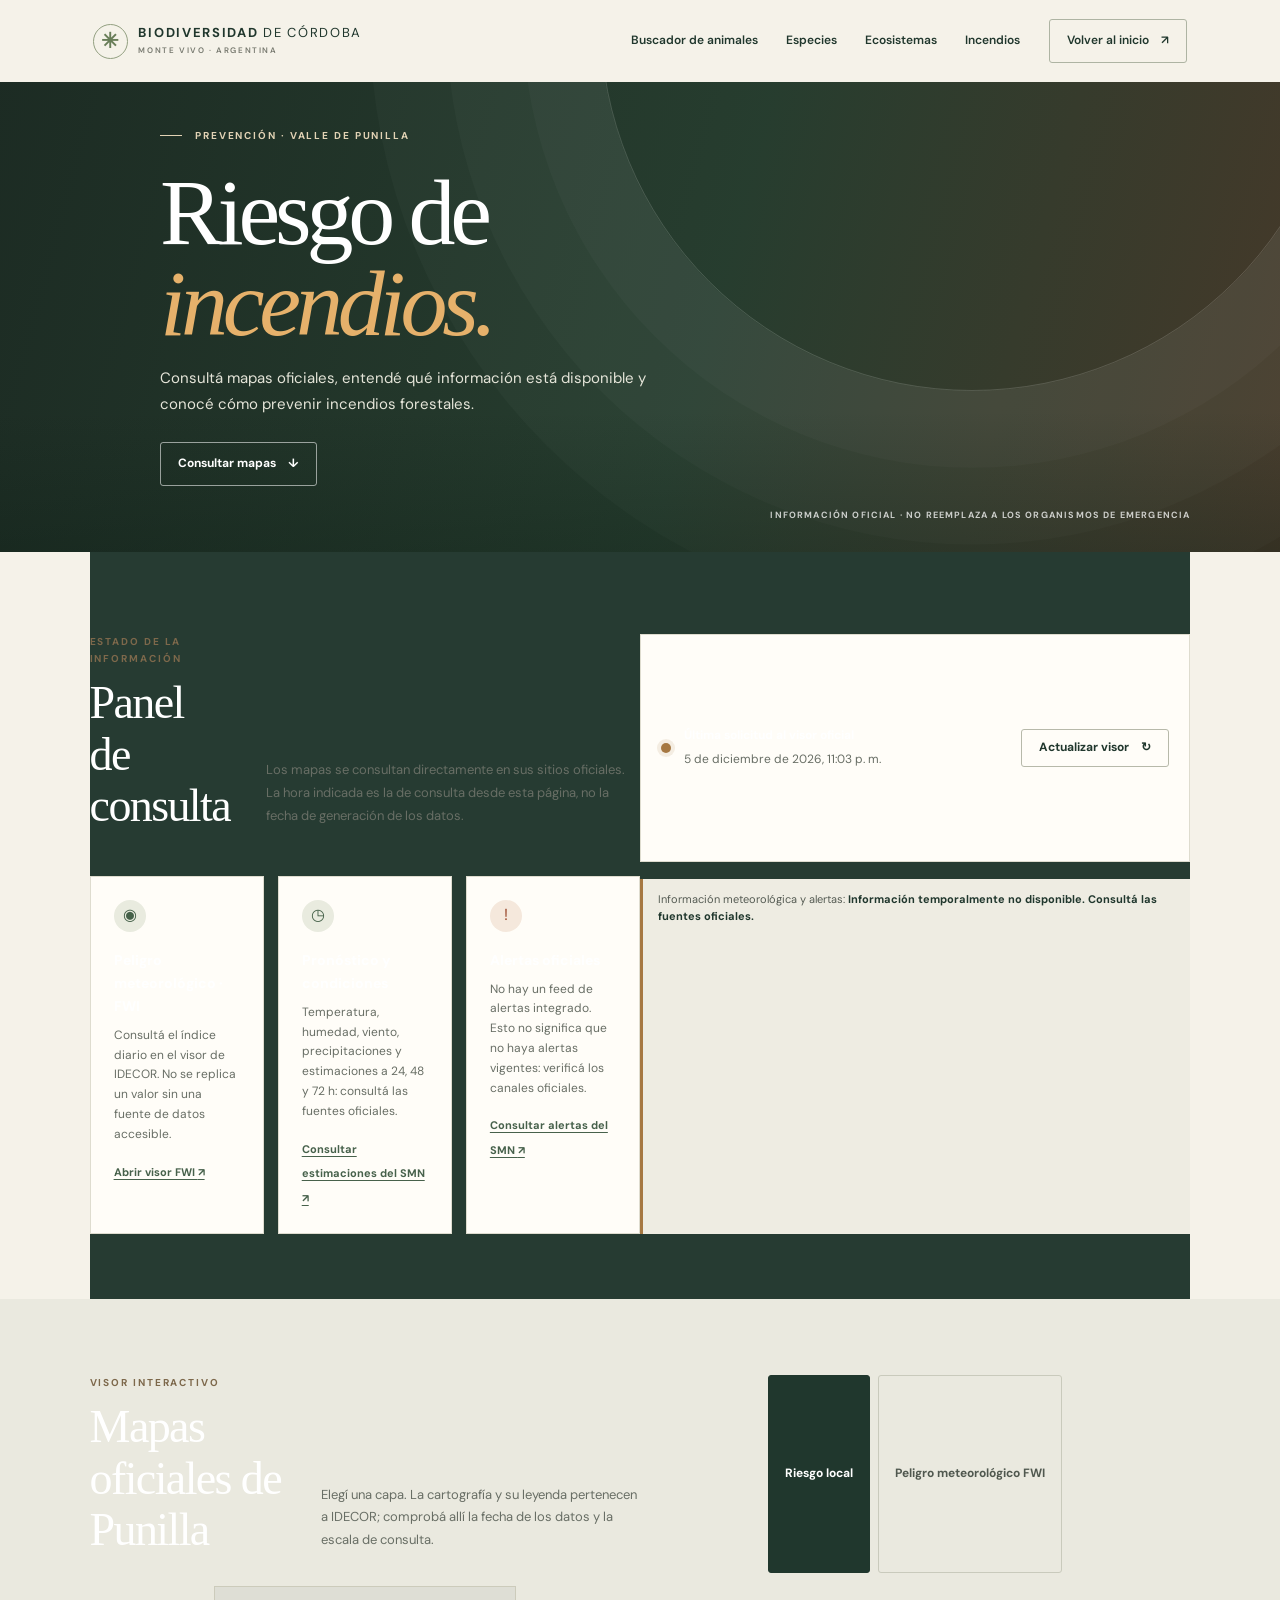
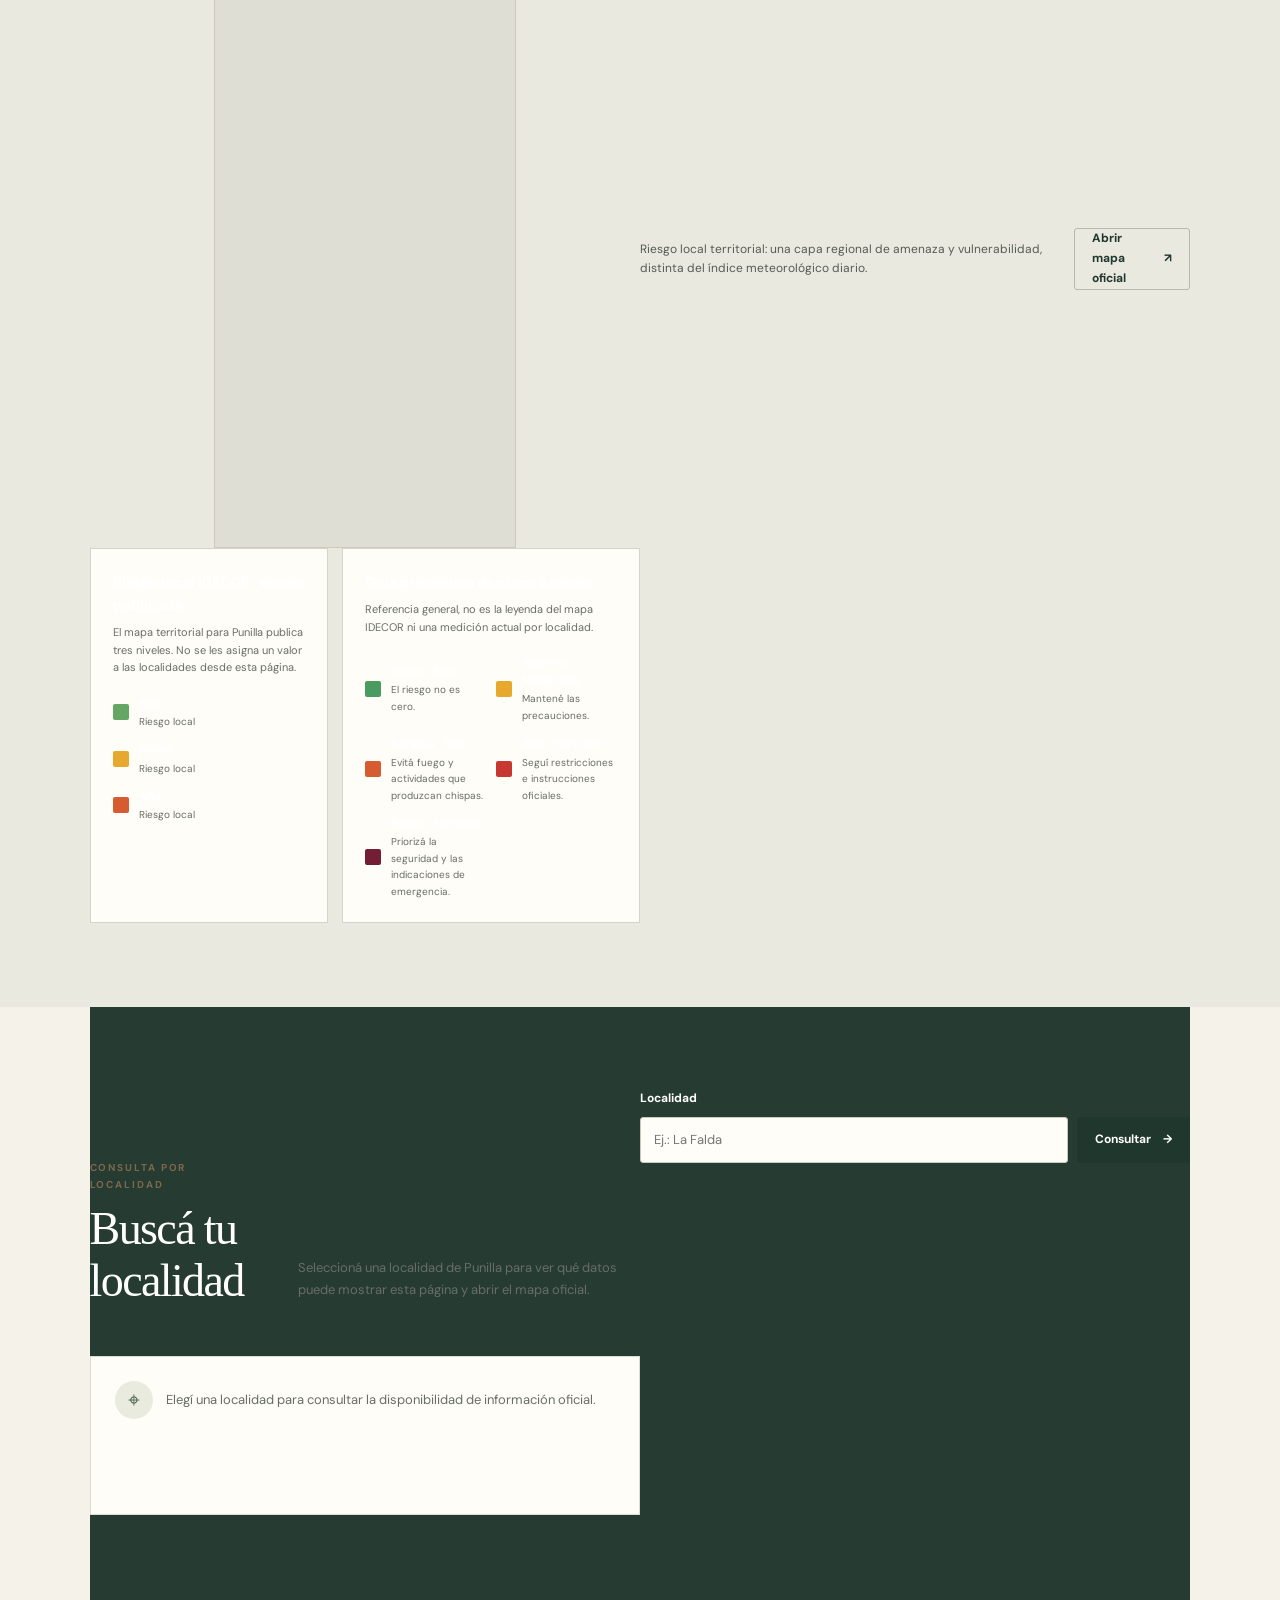
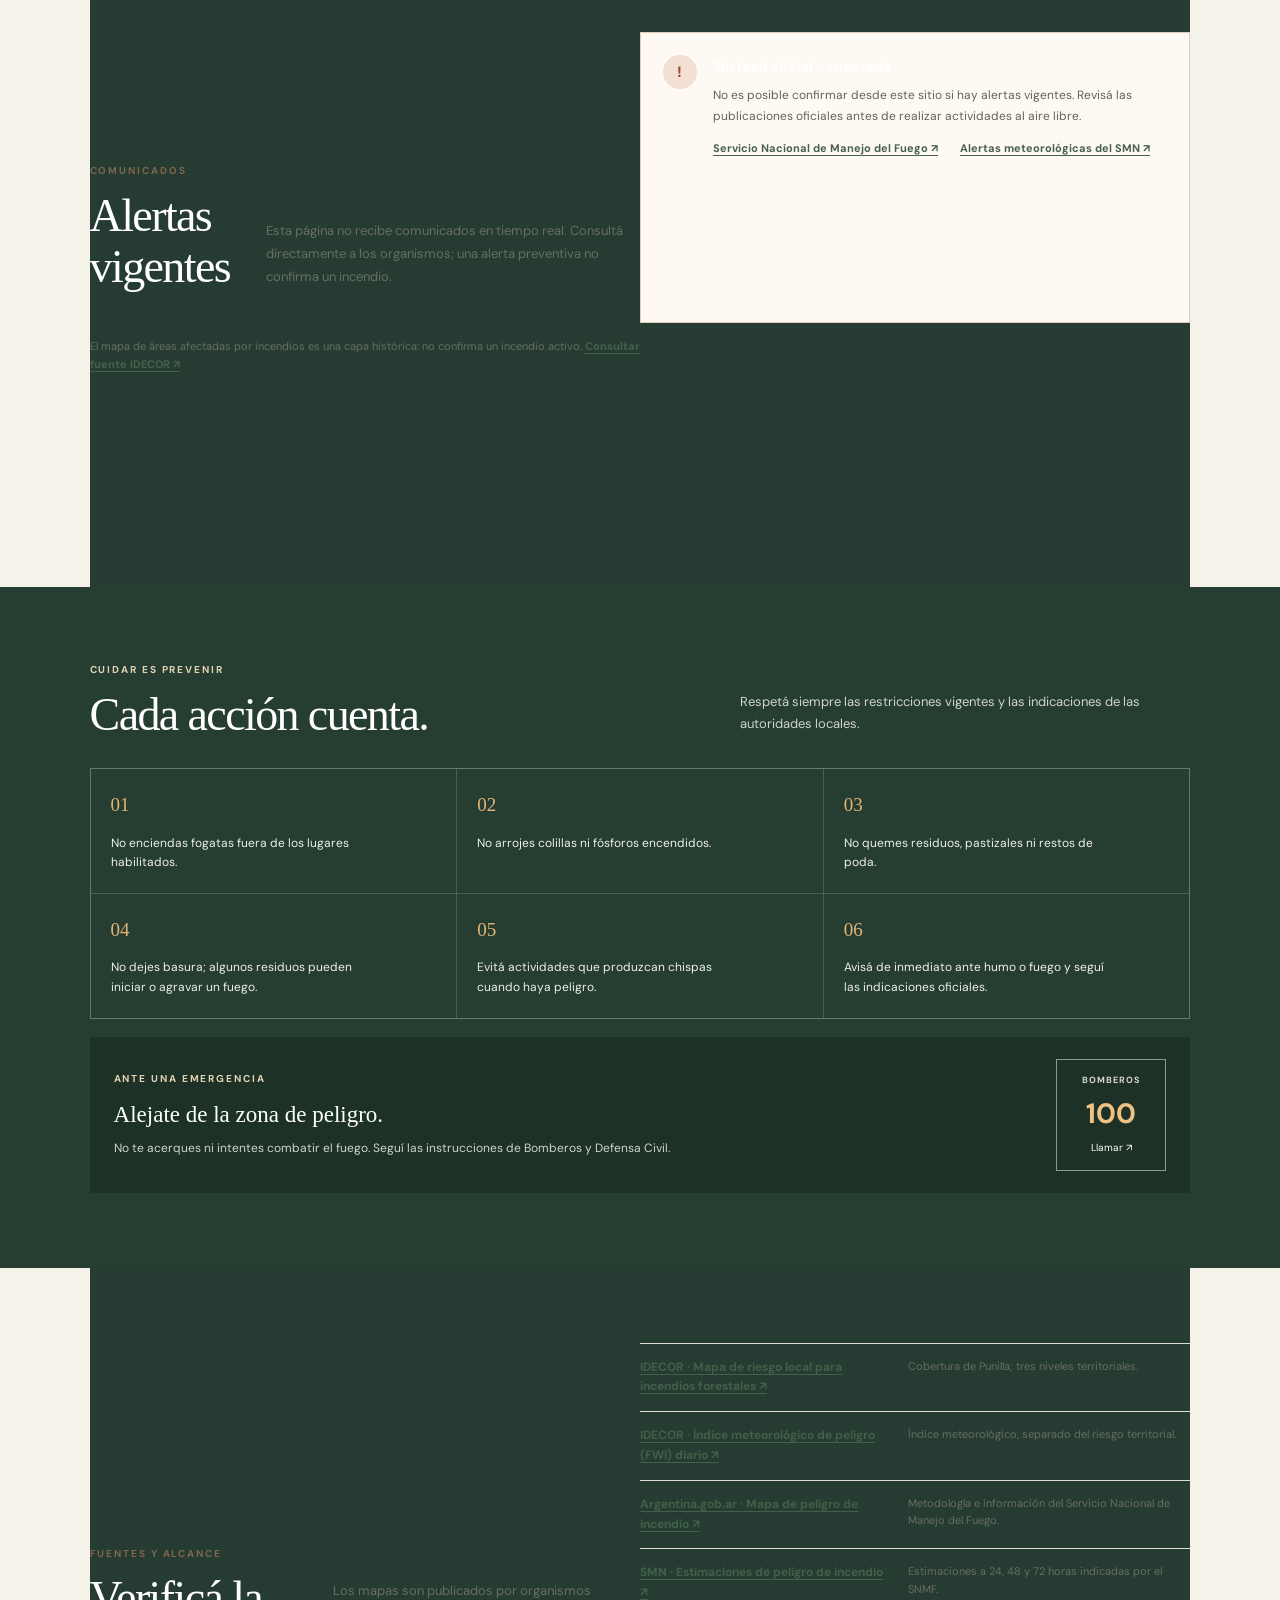
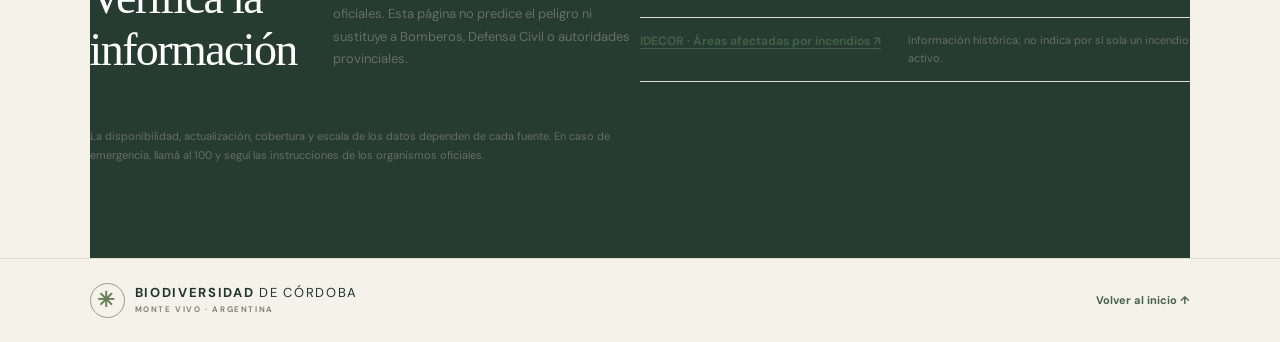
==== incendios.html @ b412d3d1 "La pagina web COMPLETA" ====
<!DOCTYPE html>
<html lang="es">
<head>
  <meta charset="UTF-8">
  <meta name="viewport" content="width=device-width, initial-scale=1.0">
  <meta name="theme-color" content="#f5f2e9">
  <meta name="description" content="Consultá los mapas oficiales de riesgo de incendios y recomendaciones preventivas para el Valle de Punilla, Córdoba.">
  <title>Riesgo de Incendios | Valle de Punilla</title>
  <link rel="stylesheet" href="style.css">
  <link rel="stylesheet" href="incendios.css">
  <script src="datos-incendios.js" defer></script>
  <script src="incendios.js" defer></script>
</head>
<body class="fire-page">
  <header class="site-header">
    <a class="brand" href="index.html#inicio" aria-label="Monte vivo, inicio">
      <span class="brand-mark" aria-hidden="true">✳</span>
      <span>BIODIVERSIDAD <span class="brand-light">DE CÓRDOBA</span><small>MONTE VIVO · ARGENTINA</small></span>
    </a>
    <nav aria-label="Navegación principal">
      <a href="index.html#explorador">Buscador de animales</a>
      <a href="index.html#especies">Especies</a>
      <a href="index.html#ecosistemas">Ecosistemas</a>
      <a href="index.html#incendios">Incendios</a>
      <a class="nav-cta" href="index.html#inicio">Volver al inicio <span aria-hidden="true">↗</span></a>
    </nav>
  </header>

  <main>
    <section class="fire-hero" aria-labelledby="fire-title">
      <div class="fire-hero-content">
        <p class="fire-eyebrow"><span aria-hidden="true"></span> PREVENCIÓN · VALLE DE PUNILLA</p>
        <h1 id="fire-title">Riesgo de<br><em>incendios.</em></h1>
        <p>Consultá mapas oficiales, entendé qué información está disponible y conocé cómo prevenir incendios forestales.</p>
        <a class="fire-button fire-button-light" href="#mapa">Consultar mapas <span aria-hidden="true">↓</span></a>
      </div>
      <div class="fire-hero-note">INFORMACIÓN OFICIAL · NO REEMPLAZA A LOS ORGANISMOS DE EMERGENCIA</div>
    </section>

    <section class="fire-section fire-dashboard" aria-labelledby="dashboard-title">
      <div class="fire-section-heading">
        <div>
          <p class="fire-eyebrow fire-eyebrow-dark">ESTADO DE LA INFORMACIÓN</p>
          <h2 id="dashboard-title">Panel de consulta</h2>
        </div>
        <p>Los mapas se consultan directamente en sus sitios oficiales. La hora indicada es la de consulta desde esta página, no la fecha de generación de los datos.</p>
      </div>

      <div class="fire-update-card">
        <span class="fire-status-dot" aria-hidden="true"></span>
        <div>
          <strong>Última solicitud al visor oficial</strong>
          <time id="fire-last-check" datetime="">Esperando consulta…</time>
        </div>
        <button type="button" class="fire-button fire-button-outline" id="fire-refresh">Actualizar visor <span aria-hidden="true">↻</span></button>
      </div>

      <div class="fire-metrics">
        <article class="fire-metric">
          <span class="fire-metric-icon" aria-hidden="true">◉</span>
          <h3>Peligro meteorológico · FWI</h3>
          <p>Consultá el índice diario en el visor de IDECOR. No se replica un valor sin una fuente de datos accesible.</p>
          <a data-source-link="fwi" href="#" target="_blank" rel="noopener noreferrer">Abrir visor FWI <span aria-hidden="true">↗</span></a>
        </article>
        <article class="fire-metric">
          <span class="fire-metric-icon" aria-hidden="true">◷</span>
          <h3>Pronóstico y condiciones</h3>
          <p>Temperatura, humedad, viento, precipitaciones y estimaciones a 24, 48 y 72 h: consultá las fuentes oficiales.</p>
          <a data-source-link="smn" href="#" target="_blank" rel="noopener noreferrer">Consultar estimaciones del SMN <span aria-hidden="true">↗</span></a>
        </article>
        <article class="fire-metric fire-metric-alert">
          <span class="fire-metric-icon" aria-hidden="true">!</span>
          <h3>Alertas oficiales</h3>
          <p>No hay un feed de alertas integrado. Esto no significa que no haya alertas vigentes: verificá los canales oficiales.</p>
          <a data-source-link="smnAlerts" href="#" target="_blank" rel="noopener noreferrer">Consultar alertas del SMN <span aria-hidden="true">↗</span></a>
        </article>
      </div>
      <p class="fire-data-caveat">Información meteorológica y alertas: <strong>Información temporalmente no disponible. Consultá las fuentes oficiales.</strong></p>
    </section>

    <section class="fire-section fire-map-section" id="mapa" aria-labelledby="map-title">
      <div class="fire-section-heading">
        <div>
          <p class="fire-eyebrow fire-eyebrow-dark">VISOR INTERACTIVO</p>
          <h2 id="map-title">Mapas oficiales de Punilla</h2>
        </div>
        <p>Elegí una capa. La cartografía y su leyenda pertenecen a IDECOR; comprobá allí la fecha de los datos y la escala de consulta.</p>
      </div>

      <div class="fire-map-tabs" role="group" aria-label="Seleccionar mapa oficial">
        <button type="button" class="fire-map-tab is-active" data-map="territorial" aria-pressed="true">Riesgo local</button>
        <button type="button" class="fire-map-tab" data-map="fwi" aria-pressed="false">Peligro meteorológico FWI</button>
      </div>
      <div class="fire-map-frame-wrap">
        <iframe id="fire-map-frame" title="Mapa oficial de riesgo local de incendios forestales en Córdoba" loading="lazy" referrerpolicy="strict-origin-when-cross-origin" allowfullscreen></iframe>
        <div class="fire-map-fallback" id="fire-map-fallback" role="status" hidden>
          No se pudo cargar el visor integrado. Abrilo directamente en el sitio oficial.
        </div>
      </div>
      <div class="fire-map-caption">
        <p id="fire-map-description">Riesgo local territorial: una capa regional de amenaza y vulnerabilidad, distinta del índice meteorológico diario.</p>
        <a id="fire-map-open" class="fire-button fire-button-outline" href="#" target="_blank" rel="noopener noreferrer">Abrir mapa oficial <span aria-hidden="true">↗</span></a>
      </div>
      <div class="fire-legend-grid">
        <article class="fire-legend-card">
          <h3>Riesgo local IDECOR · escala publicada</h3>
          <p>El mapa territorial para Punilla publica tres niveles. No se les asigna un valor a las localidades desde esta página.</p>
          <ul class="fire-legend fire-legend-official">
            <li><span class="fire-swatch risk-low"></span><span><strong>Bajo</strong><small>Riesgo local</small></span></li>
            <li><span class="fire-swatch risk-medium"></span><span><strong>Medio</strong><small>Riesgo local</small></span></li>
            <li><span class="fire-swatch risk-high"></span><span><strong>Alto</strong><small>Riesgo local</small></span></li>
          </ul>
        </article>
        <article class="fire-legend-card">
          <h3>Guía preventiva de cinco colores</h3>
          <p>Referencia general, no es la leyenda del mapa IDECOR ni una medición actual por localidad.</p>
          <ul class="fire-legend fire-legend-guide">
            <li><span class="fire-swatch guide-low"></span><span><strong>Verde · Bajo</strong><small>El riesgo no es cero.</small></span></li>
            <li><span class="fire-swatch guide-moderate"></span><span><strong>Amarillo · Moderado</strong><small>Mantené las precauciones.</small></span></li>
            <li><span class="fire-swatch guide-high"></span><span><strong>Naranja · Alto</strong><small>Evitá fuego y actividades que produzcan chispas.</small></span></li>
            <li><span class="fire-swatch guide-very-high"></span><span><strong>Rojo · Muy alto</strong><small>Seguí restricciones e instrucciones oficiales.</small></span></li>
            <li><span class="fire-swatch guide-extreme"></span><span><strong>Bordó · Extremo</strong><small>Priorizá la seguridad y las indicaciones de emergencia.</small></span></li>
          </ul>
        </article>
      </div>
    </section>

    <section class="fire-section fire-locality-section" aria-labelledby="locality-title">
      <div class="fire-section-heading">
        <div>
          <p class="fire-eyebrow fire-eyebrow-dark">CONSULTA POR LOCALIDAD</p>
          <h2 id="locality-title">Buscá tu localidad</h2>
        </div>
        <p>Seleccioná una localidad de Punilla para ver qué datos puede mostrar esta página y abrir el mapa oficial.</p>
      </div>
      <form class="fire-locality-search" id="fire-locality-form">
        <label for="fire-locality-input">Localidad</label>
        <div class="fire-locality-controls">
          <input id="fire-locality-input" type="search" list="fire-localities" placeholder="Ej.: La Falda" autocomplete="off" required>
          <datalist id="fire-localities"></datalist>
          <button type="submit" class="fire-button">Consultar <span aria-hidden="true">→</span></button>
        </div>
        <p id="fire-locality-error" class="fire-inline-error" role="status" hidden>Elegí o escribí una de las localidades del Valle de Punilla.</p>
      </form>
      <article class="fire-locality-result" id="fire-locality-result" aria-live="polite">
        <div class="fire-locality-placeholder">
          <span aria-hidden="true">⌖</span>
          <p>Elegí una localidad para consultar la disponibilidad de información oficial.</p>
        </div>
      </article>
    </section>

    <section class="fire-section fire-alert-section" aria-labelledby="alerts-title">
      <div class="fire-section-heading">
        <div>
          <p class="fire-eyebrow fire-eyebrow-dark">COMUNICADOS</p>
          <h2 id="alerts-title">Alertas vigentes</h2>
        </div>
        <p>Esta página no recibe comunicados en tiempo real. Consultá directamente a los organismos; una alerta preventiva no confirma un incendio.</p>
      </div>
      <article class="fire-alert-empty" role="status">
        <span class="fire-alert-symbol" aria-hidden="true">!</span>
        <div>
          <h3>Sin feed oficial conectado</h3>
          <p>No es posible confirmar desde este sitio si hay alertas vigentes. Revisá las publicaciones oficiales antes de realizar actividades al aire libre.</p>
          <div class="fire-source-links">
            <a data-source-link="snmf" href="#" target="_blank" rel="noopener noreferrer">Servicio Nacional de Manejo del Fuego <span aria-hidden="true">↗</span></a>
            <a data-source-link="smnAlerts" href="#" target="_blank" rel="noopener noreferrer">Alertas meteorológicas del SMN <span aria-hidden="true">↗</span></a>
          </div>
        </div>
      </article>
      <p class="fire-history-note">El mapa de áreas afectadas por incendios es una capa histórica: no confirma un incendio activo. <a data-source-link="affected" href="#" target="_blank" rel="noopener noreferrer">Consultar fuente IDECOR <span aria-hidden="true">↗</span></a></p>
    </section>

    <section class="fire-prevention" aria-labelledby="prevention-title">
      <div class="fire-prevention-inner">
        <div class="fire-section-heading">
          <div>
            <p class="fire-eyebrow">CUIDAR ES PREVENIR</p>
            <h2 id="prevention-title">Cada acción cuenta.</h2>
          </div>
          <p>Respetá siempre las restricciones vigentes y las indicaciones de las autoridades locales.</p>
        </div>
        <div class="fire-prevention-grid">
          <article><span aria-hidden="true">01</span><p>No enciendas fogatas fuera de los lugares habilitados.</p></article>
          <article><span aria-hidden="true">02</span><p>No arrojes colillas ni fósforos encendidos.</p></article>
          <article><span aria-hidden="true">03</span><p>No quemes residuos, pastizales ni restos de poda.</p></article>
          <article><span aria-hidden="true">04</span><p>No dejes basura; algunos residuos pueden iniciar o agravar un fuego.</p></article>
          <article><span aria-hidden="true">05</span><p>Evitá actividades que produzcan chispas cuando haya peligro.</p></article>
          <article><span aria-hidden="true">06</span><p>Avisá de inmediato ante humo o fuego y seguí las indicaciones oficiales.</p></article>
        </div>
        <aside class="fire-emergency">
          <div>
            <p class="fire-eyebrow">ANTE UNA EMERGENCIA</p>
            <h3>Alejate de la zona de peligro.</h3>
            <p>No te acerques ni intentes combatir el fuego. Seguí las instrucciones de Bomberos y Defensa Civil.</p>
          </div>
          <a class="fire-call" href="tel:100" aria-label="Llamar a Bomberos al 100"><small>BOMBEROS</small><strong>100</strong><span>Llamar <span aria-hidden="true">↗</span></span></a>
        </aside>
      </div>
    </section>

    <section class="fire-section fire-sources" aria-labelledby="sources-title">
      <div class="fire-section-heading">
        <div>
          <p class="fire-eyebrow fire-eyebrow-dark">FUENTES Y ALCANCE</p>
          <h2 id="sources-title">Verificá la información</h2>
        </div>
        <p>Los mapas son publicados por organismos oficiales. Esta página no predice el peligro ni sustituye a Bomberos, Defensa Civil o autoridades provinciales.</p>
      </div>
      <ul class="fire-source-list">
        <li><a data-source-link="territorial" href="#" target="_blank" rel="noopener noreferrer">IDECOR · Mapa de riesgo local para incendios forestales <span aria-hidden="true">↗</span></a><span>Cobertura de Punilla; tres niveles territoriales.</span></li>
        <li><a data-source-link="fwiPage" href="#" target="_blank" rel="noopener noreferrer">IDECOR · Índice meteorológico de peligro (FWI) diario <span aria-hidden="true">↗</span></a><span>Índice meteorológico, separado del riesgo territorial.</span></li>
        <li><a data-source-link="snmf" href="#" target="_blank" rel="noopener noreferrer">Argentina.gob.ar · Mapa de peligro de incendio <span aria-hidden="true">↗</span></a><span>Metodología e información del Servicio Nacional de Manejo del Fuego.</span></li>
        <li><a data-source-link="smn" href="#" target="_blank" rel="noopener noreferrer">SMN · Estimaciones de peligro de incendio <span aria-hidden="true">↗</span></a><span>Estimaciones a 24, 48 y 72 horas indicadas por el SNMF.</span></li>
        <li><a data-source-link="affected" href="#" target="_blank" rel="noopener noreferrer">IDECOR · Áreas afectadas por incendios <span aria-hidden="true">↗</span></a><span>Información histórica; no indica por sí sola un incendio activo.</span></li>
      </ul>
      <p class="fire-disclaimer">La disponibilidad, actualización, cobertura y escala de los datos dependen de cada fuente. En caso de emergencia, llamá al 100 y seguí las instrucciones de los organismos oficiales.</p>
    </section>
  </main>

  <footer class="fire-footer">
    <a class="brand" href="index.html#inicio"><span class="brand-mark" aria-hidden="true">✳</span><span>BIODIVERSIDAD <span class="brand-light">DE CÓRDOBA</span><small>MONTE VIVO · ARGENTINA</small></span></a>
    <a href="index.html#inicio">Volver al inicio ↑</a>
  </footer>
</body>
</html>
---- style.css ----
@import url("https://fonts.googleapis.com/css2?family=DM+Sans:wght@400;500;600;700&family=Playfair+Display:ital,wght@0,500;0,600;0,700;1,500;1,600&display=swap");

:root {
  color-scheme: light;
  --paper: #f5f2e9;
  --ink: #263c32;
  --green: #244b3a;
  --moss: #687d58;
  --muted: #73786e;
  --line: #deddd1;
  --serif: "Playfair Display", Georgia, serif;
  --sans: "DM Sans", Arial, sans-serif;
}

* { box-sizing: border-box; }
html { scroll-behavior: smooth; scroll-padding-top: 85px; }
body { margin: 0; color: var(--ink); background: var(--paper); font: 15px/1.65 var(--sans); }
a { color: inherit; }
button, input { font: inherit; }
button:focus-visible, a:focus-visible, input:focus-visible { outline: 2px solid #d59a53; outline-offset: 4px; }
.site-header { height: 82px; padding: 0 7.3%; display: flex; align-items: center; justify-content: space-between; background: var(--paper); }
.brand { display: inline-flex; align-items: center; gap: 10px; text-decoration: none; font-size: 13px; font-weight: 700; letter-spacing: .13em; line-height: 1.15; }
.brand-mark { display: grid; width: 35px; height: 35px; place-items: center; border: 1px solid #93a081; border-radius: 50%; color: var(--moss); font-size: 21px; }
.brand-light { font-weight: 400; }
.brand small { display: block; margin-top: 5px; color: #77796f; font-size: 8px; font-weight: 600; letter-spacing: .2em; }
.site-header nav { display: flex; align-items: center; gap: clamp(20px, 3.5vw, 48px); }
.site-header nav a { text-decoration: none; font-size: 12px; font-weight: 600; }
.site-header nav a:hover, .text-link:hover { color: #a26d37; }
.site-header nav .nav-cta { padding: 11px 17px; border: 1px solid #aeb4a3; border-radius: 3px; }
.nav-cta span { margin-left: 9px; }

.hero { position: relative; display: flex; min-height: 610px; align-items: center; overflow: hidden; color: white; background: #233d31; }
.hero-image { position: absolute; inset: 0; background: linear-gradient(90deg, rgba(20, 43, 34, .82) 0%, rgba(23, 45, 35, .58) 47%, rgba(22, 38, 31, .12) 100%), linear-gradient(0deg, rgba(17, 33, 25, .28), transparent 35%), url("https://images.unsplash.com/photo-1448375240586-882707db888b?auto=format&fit=crop&w=2000&q=85") center 48%/cover; transform: scale(1.015); }
.hero-content { position: relative; z-index: 1; width: min(660px, 68%); margin: 0 0 24px 12.5%; }
.eyebrow { margin: 0; color: #e0d4b8; font-size: 10px; font-weight: 700; letter-spacing: .19em; }
.eyebrow-line { display: inline-block; width: 25px; height: 1px; margin: 0 9px 3px 0; background: currentColor; }
.hero h1 { margin: 23px 0 22px; font: 500 clamp(54px, 7.4vw, 91px)/1.02 var(--serif); letter-spacing: -.035em; }
.hero h1 em { color: #d3c897; font-weight: 500; }
.hero-copy { max-width: 430px; margin: 0 0 32px; color: #e4e6dc; font-size: 15px; line-height: 1.8; }
.button { display: inline-flex; align-items: center; justify-content: space-between; gap: 36px; min-height: 47px; padding: 0 17px; border: 1px solid transparent; border-radius: 2px; text-decoration: none; font-size: 11px; font-weight: 700; transition: background .2s, color .2s; }
.button-light { color: var(--ink); background: #f5f2e9; }
.button-light:hover { color: white; background: #526a4c; }
.hero-note { position: absolute; z-index: 1; bottom: 28px; left: 7.3%; display: flex; align-items: center; gap: 11px; color: #e3e1d7; font-size: 8px; font-weight: 600; letter-spacing: .13em; }
.note-dot { width: 6px; height: 6px; border-radius: 50%; background: #b9c68b; }
.note-divider { width: 24px; height: 1px; background: rgba(255,255,255,.55); }
.hero-side-label, .fire-side-label { position: absolute; right: 3%; color: rgba(255,255,255,.76); font-size: 8px; letter-spacing: .2em; writing-mode: vertical-rl; }
.hero-side-label { top: 35%; }

.section-wrap { width: min(1100px, 84%); margin: 0 auto; }
.intro { padding-top: 108px; padding-bottom: 82px; }
.eyebrow-dark { color: #71805f; }
.intro-grid { display: grid; grid-template-columns: 1fr 1fr; gap: 9%; align-items: center; margin-top: 22px; }
.intro h2, .section-heading h2, .help-intro h2 { margin: 0; font: 500 clamp(36px, 4.2vw, 51px)/1.15 var(--serif); letter-spacing: -.025em; }
.intro-copy { max-width: 450px; padding-top: 5px; color: #686e64; font-size: 13px; }
.intro-copy p { margin: 0 0 17px; }
.text-link { color: var(--green); font-size: 11px; font-weight: 700; text-decoration: none; }
.text-link span { margin-left: 10px; }
.intro-stats { display: grid; grid-template-columns: repeat(3, 1fr); margin-top: 69px; border-top: 1px solid var(--line); }
.intro-stats > div { position: relative; min-height: 91px; padding: 23px 18px 0 40px; border-right: 1px solid var(--line); }
.intro-stats > div:first-child { padding-left: 40px; }
.intro-stats > div:last-child { border: 0; }
.stat-mark { position: absolute; top: 25px; left: 0; color: #a17a4c; font-size: 9px; letter-spacing: .1em; }
.intro-stats strong, .intro-stats small { display: block; }
.intro-stats strong { font: 500 18px var(--serif); }
.intro-stats small { margin-top: 3px; color: var(--muted); font-size: 10px; }

.species-section { padding: 89px 0 90px; background: #eeece2; }
.section-heading { display: flex; align-items: end; justify-content: space-between; gap: 40px; }
.section-heading h2 { margin-top: 12px; }
.section-heading > p { max-width: 330px; margin: 0 0 5px; color: var(--muted); font-size: 12px; }
.buscador { max-width: 530px; margin: 35px 0 25px; }
.buscador label { display: block; margin-bottom: 8px; color: #53644c; font-size: 10px; font-weight: 700; }
.buscador-campo { display: flex; height: 48px; align-items: center; border: 1px solid #d3d5c9; background: #f9f8f2; }
.search-icon { padding-left: 13px; color: #7c826f; font-size: 25px; line-height: 1; transform: rotate(-15deg); }
.buscador input { min-width: 0; flex: 1; height: 100%; padding: 0 11px; border: 0; outline: 0; color: var(--ink); background: transparent; font-size: 12px; }
.buscador input::placeholder { color: #95988c; }
.buscador button { height: 100%; padding: 0 17px; border: 0; color: white; background: var(--green); cursor: pointer; font-size: 11px; font-weight: 600; }
.buscador button span { margin-left: 10px; }
.buscador button:hover { background: #49624a; }
.filter-row { display: flex; align-items: center; gap: 8px; margin-bottom: 21px; }
.filter-row > span { margin-right: 7px; color: #88887d; font-size: 8px; font-weight: 700; letter-spacing: .14em; }
.filter-button { padding: 7px 13px; border: 1px solid #d3d5c9; border-radius: 20px; color: #697064; background: transparent; cursor: pointer; font-size: 10px; }
.filter-button:hover, .filter-button.active { border-color: var(--green); color: white; background: var(--green); }
.fauna { display: grid; grid-template-columns: repeat(4, minmax(0, 1fr)); gap: 15px; }
.species-card { min-width: 0; overflow: hidden; background: #faf9f4; transition: transform .25s, box-shadow .25s; }
.species-card:hover { transform: translateY(-4px); box-shadow: 0 13px 28px rgba(43, 54, 41, .09); }
.species-card[hidden] { display: none; }
.species-visual { position: relative; display: flex; height: 166px; align-items: end; justify-content: space-between; overflow: hidden; padding: 13px; color: white; background-position: center; background-size: cover; isolation: isolate; }
.species-visual::before, .species-visual::after { position: absolute; z-index: -1; content: ""; }
.species-visual::before { inset: 0; background: linear-gradient(0deg, rgba(20, 34, 26, .65), transparent 58%); }
.species-visual::after { right: -12%; bottom: -57%; width: 88%; height: 120%; border: 1px solid rgba(255,255,255,.38); border-radius: 50%; box-shadow: 0 0 0 17px rgba(255,255,255,.08), 0 0 0 34px rgba(255,255,255,.06); transform: rotate(-15deg); }
.visual-label, .visual-number { position: relative; z-index: 1; font-size: 7px; font-weight: 700; letter-spacing: .13em; }
.visual-number { font-weight: 500; }
.visual-symbol { position: absolute; top: 41%; left: 50%; color: rgba(255,255,255,.8); font-size: 39px; text-shadow: 0 2px 12px rgba(0,0,0,.2); transform: translate(-50%, -50%); }
.card-content { padding: 16px 15px 13px; }
.card-meta { display: flex; min-height: 19px; align-items: center; justify-content: space-between; gap: 4px; color: #74796b; font-size: 7px; font-weight: 700; letter-spacing: .13em; }
.status { padding: 3px 6px; border-radius: 2px; font-size: 7px; letter-spacing: .08em; }
.status-danger { color: #9c523d; background: #f3e5dc; }
.status-watch { color: #817044; background: #f0ead4; }
.card-content h3 { margin: 10px 0 0; font: 500 20px/1.18 var(--serif); }
.scientific { margin: 3px 0 11px !important; color: #85877c !important; font: italic 10px var(--serif) !important; }
.card-content > p:not(.scientific) { min-height: 82px; margin: 0; color: #6b7066; font-size: 10px; line-height: 1.65; }
.card-footer { display: flex; align-items: center; justify-content: space-between; gap: 5px; margin-top: 13px; padding-top: 10px; border-top: 1px solid #e8e7dd; color: #58664f; font-size: 8px; font-weight: 600; }
.card-arrow { font-size: 14px; }
.sin-resultados { margin: 10px 0 18px; color: #795044; font-size: 12px; }
.source-note { margin: 17px 0 0; color: #7a7c72; font-size: 9px; line-height: 1.7; }

.fire-section { position: relative; display: grid; min-height: 590px; grid-template-columns: 1fr 1fr; overflow: hidden; color: white; background: #263b32; }
.fire-image { min-height: 590px; background: linear-gradient(0deg, rgba(27, 44, 35, .2), rgba(27, 44, 35, .05)), url("https://images.unsplash.com/photo-1473448912268-2022ce9509d8?auto=format&fit=crop&w=1200&q=85") center/cover; }
.fire-content { align-self: center; max-width: 530px; padding: 70px 16% 70px 12%; }
.fire-content .eyebrow { color: #d0bd8e; }
.fire-content h2 { margin: 16px 0; font: 500 clamp(34px, 4vw, 47px)/1.13 var(--serif); }
.fire-lead { max-width: 390px; margin: 0; color: #d5dad1; font-size: 12px; line-height: 1.8; }
.fire-tabs { display: flex; gap: 24px; margin-top: 32px; border-bottom: 1px solid rgba(255,255,255,.2); }
.fire-tabs button { position: relative; padding: 0 0 11px; border: 0; color: #aeb7ad; background: transparent; cursor: pointer; font-size: 11px; }
.fire-tabs button[aria-selected="true"] { color: white; }
.fire-tabs button[aria-selected="true"]::after { position: absolute; right: 0; bottom: -1px; left: 0; height: 2px; background: #d0bd8e; content: ""; }
.fire-panel { display: grid; min-height: 105px; grid-template-columns: 37px 1fr; gap: 12px; padding-top: 20px; }
.panel-index { color: #d0bd8e; font: 500 14px var(--serif); }
.fire-panel h3 { margin: 0 0 5px; font: 500 18px var(--serif); }
.fire-panel p { margin: 0; color: #c1c9be; font-size: 10px; line-height: 1.7; }
.fire-link { display: inline-block; margin-top: 8px; color: #e3d7b9; font-size: 10px; font-weight: 600; text-decoration: none; }
.fire-link span { margin-left: 10px; }
.fire-side-label { top: 38%; right: 2%; }

.help-section { display: grid; grid-template-columns: .9fr 1.1fr; gap: 12%; padding-top: 100px; padding-bottom: 105px; }
.help-intro h2 { margin: 17px 0; font-size: clamp(35px, 4vw, 47px); }
.help-intro > p:last-child { max-width: 370px; color: var(--muted); font-size: 11px; line-height: 1.8; }
.action-list { padding-top: 9px; }
.action-item { display: grid; width: 100%; grid-template-columns: 29px 1fr 20px; align-items: center; gap: 12px; padding: 15px 0; border: 0; border-bottom: 1px solid var(--line); color: var(--ink); background: transparent; text-align: left; cursor: pointer; }
.action-item:first-child { border-top: 1px solid var(--line); }
.action-check { display: grid; width: 24px; height: 24px; place-items: center; border: 1px solid #c6c9ba; border-radius: 50%; color: transparent; font-size: 12px; transition: background .2s, color .2s; }
.action-item[aria-pressed="true"] .action-check { border-color: #667b58; color: white; background: #667b58; }
.action-item strong, .action-item small { display: block; }
.action-item strong { font: 500 15px var(--serif); }
.action-item small { margin-top: 3px; color: var(--muted); font-size: 9px; }
.action-arrow { color: #7b846d; font-size: 15px; transition: transform .2s; }
.action-item:hover .action-arrow { transform: translate(2px, -2px); }
.action-progress { display: grid; grid-template-columns: auto 1fr auto; align-items: center; gap: 13px; margin-top: 20px; }
.progress-label, #progress-count { color: #77806d; font-size: 8px; font-weight: 700; letter-spacing: .11em; }
.progress-track { height: 3px; overflow: hidden; background: #e2e1d6; }
.progress-track span { display: block; width: 0; height: 100%; background: #70835d; transition: width .25s; }

.site-footer { display: flex; min-height: 100px; align-items: center; justify-content: space-between; gap: 25px; padding: 20px 7.3%; color: #e6e9df; background: #243a30; }
.footer-brand { font-size: 11px; }
.footer-brand .brand-mark { width: 30px; height: 30px; border-color: #89937c; color: #c5cbaf; }
.footer-brand small { color: #adb6a6; font-size: 7px; }
.site-footer > p { margin: 0; color: #c3cabe; font: italic 13px var(--serif); }
.back-top { color: #c3cabe; font-size: 8px; font-weight: 700; letter-spacing: .13em; text-decoration: none; }

@media (min-width: 1400px) {
  .hero { min-height: 680px; }
}
@media (max-width: 900px) {
  .section-wrap { width: 88%; }
  .site-header nav { flex-wrap: wrap; justify-content: flex-end; gap: 8px 14px; }
  .hero-content { margin-left: 9%; }
  .fauna { grid-template-columns: repeat(2, minmax(0, 1fr)); gap: 18px; }
  .species-visual { height: 190px; }
  .card-content > p:not(.scientific) { min-height: 60px; }
  .fire-content { padding-right: 12%; padding-left: 10%; }
  .help-section { gap: 7%; }
}
@media (max-width: 600px) {
  html { scroll-padding-top: 15px; }
  .site-header { height: auto; min-height: 74px; padding: 13px 6%; align-items: flex-start; gap: 13px; }
  .brand { gap: 7px; font-size: 10px; }
  .brand-mark { width: 30px; height: 30px; font-size: 18px; }
  .brand small { font-size: 6px; }
  .site-header nav { justify-content: flex-end; flex-wrap: wrap; gap: 8px 14px; padding-top: 5px; }
  .site-header nav a { font-size: 9px; }
  .site-header nav .nav-cta { padding: 6px 8px; }
  .hero { min-height: 590px; align-items: center; }
  .hero-image { background-position: 58% center; }
  .hero-content { width: 86%; margin: -10px 0 28px 7%; }
  .hero h1 { font-size: clamp(54px, 13vw, 72px); }
  .hero-copy { max-width: 350px; font-size: 13px; }
  .hero-note { left: 7%; font-size: 7px; }
  .hero-side-label { right: 3%; font-size: 7px; }
  .section-wrap { width: 88%; }
  .intro { padding-top: 74px; padding-bottom: 65px; }
  .intro-grid { grid-template-columns: 1fr; gap: 15px; }
  .intro h2, .section-heading h2 { font-size: 39px; }
  .intro-stats { margin-top: 40px; }
  .intro-stats > div, .intro-stats > div:first-child { min-height: 82px; padding: 20px 7px 0 23px; }
  .stat-mark { top: 22px; font-size: 7px; }
  .intro-stats strong { font-size: 15px; }
  .intro-stats small { font-size: 8px; line-height: 1.4; }
  .species-section { padding: 68px 0; }
  .section-heading { display: block; }
  .section-heading > p { margin-top: 13px; }
  .buscador { margin-top: 25px; }
  .filter-row { gap: 6px; flex-wrap: wrap; }
  .filter-row > span { width: 100%; margin-bottom: 2px; }
  .filter-button { padding: 7px 10px; font-size: 9px; }
  .fauna { grid-template-columns: 1fr; gap: 15px; }
  .species-visual { height: 205px; }
  .card-content { padding: 17px; }
  .card-content > p:not(.scientific) { min-height: 0; }
  .source-note { font-size: 8px; }
  .fire-section { grid-template-columns: 1fr; }
  .fire-image { min-height: 270px; }
  .fire-content { max-width: none; padding: 52px 8% 60px; }
  .fire-content h2 { font-size: 39px; }
  .fire-side-label { top: 14%; right: 4%; }
  .help-section { grid-template-columns: 1fr; gap: 25px; padding-top: 70px; padding-bottom: 75px; }
  .help-intro h2 { font-size: 39px; }
  .action-item { gap: 9px; }
  .action-item strong { font-size: 14px; }
  .action-item small { font-size: 8px; }
  .site-footer { min-height: 120px; flex-wrap: wrap; padding: 22px 6%; }
  .site-footer > p { order: 1; width: 100%; font-size: 12px; }
  .back-top { font-size: 7px; }
}

.filter-row { flex-wrap: wrap; }
.category-select-label { margin-left: auto; color: #77796f; font-size: 10px; }
.filter-row select { min-height: 34px; padding: 0 30px 0 10px; border: 1px solid #d3d5c9; border-radius: 2px; color: #53644c; background: #f9f8f2; font: inherit; font-size: 10px; }
.results-count { min-height: 16px; margin: -7px 0 13px; color: #73786e; font-size: 10px; }
.fauna { grid-template-columns: repeat(4, minmax(0, 1fr)); }
.species-card { display: flex; flex-direction: column; }
.species-visual { display: block; height: auto; aspect-ratio: 1.37; padding: 0; background: #d9dece; }
.species-visual::before, .species-visual::after { display: none; }
.species-visual img { display: block; width: 100%; height: 100%; object-fit: cover; }
.species-visual img.image-missing { visibility: hidden; }
.image-fallback { position: absolute; inset: 0; display: grid; place-items: center; color: #53644c; font-size: 11px; }
.visual-label, .visual-number, .visual-symbol { display: none; }
.card-content { display: flex; flex: 1; flex-direction: column; padding: 16px; }
.card-content > p:not(.scientific) { min-height: 0; flex: 1; }
.card-footer { margin-top: 15px; }
.card-footer .card-arrow { display: none; }
.species-details-button { width: 100%; margin-top: 14px; padding: 10px 11px; border: 1px solid #bdc5b5; border-radius: 2px; color: var(--green); background: transparent; cursor: pointer; font-size: 10px; font-weight: 700; text-align: left; }
.species-details-button span { float: right; }
.species-details-button:hover { border-color: var(--green); color: white; background: var(--green); }
.photo-credit { display: block; padding: 5px 9px; color: #f6f5ed; background: #31483a; font-size: 8px; line-height: 1.4; }
.photo-credit a { color: inherit; }
.source-note { margin-top: 21px; }
.species-dialog { width: min(660px, calc(100% - 32px)); max-height: min(86vh, 880px); padding: 0; border: 0; color: var(--ink); background: var(--paper); box-shadow: 0 18px 80px rgba(0, 0, 0, .28); }
.species-dialog::backdrop { background: rgba(18, 30, 24, .72); backdrop-filter: blur(3px); }
.dialog-close-form { position: sticky; z-index: 1; top: 0; display: flex; justify-content: flex-end; height: 0; }
.dialog-close { display: grid; width: 42px; height: 42px; place-items: center; margin: 12px 12px 0 0; border: 0; border-radius: 50%; color: #fff; background: rgba(31, 52, 40, .82); cursor: pointer; font-size: 27px; line-height: 1; }
.dialog-image { display: block; width: 100%; max-height: 330px; aspect-ratio: 1.8; object-fit: cover; background: #d9dece; }
.dialog-body { padding: 27px clamp(20px, 5vw, 42px) 36px; }
.dialog-body h2 { margin: 9px 0 0; font: 500 clamp(30px, 6vw, 43px)/1.15 var(--serif); }
.dialog-body .scientific { margin: 4px 0 18px !important; }
.dialog-description { color: #5f665c; font-size: 13px; }
.detail-grid { display: grid; grid-template-columns: 1fr 1fr; gap: 18px 24px; margin-top: 22px; }
.detail-grid h3, .source-list h3 { margin: 0 0 4px; color: #60704f; font-size: 9px; letter-spacing: .12em; text-transform: uppercase; }
.detail-grid p { margin: 0; color: #5f665c; font-size: 11px; }
.source-list { margin-top: 27px; padding-top: 18px; border-top: 1px solid var(--line); }
.source-list ul { margin: 9px 0 0; padding-left: 18px; }
.source-list li { margin: 7px 0; color: #5f665c; font-size: 10px; }
.source-list a { color: var(--green); text-decoration-thickness: 1px; text-underline-offset: 2px; }
.dialog-navigation { display: flex; justify-content: space-between; gap: 12px; margin-top: 24px; }
.dialog-navigation button:disabled { opacity: .4; cursor: not-allowed; }
.dialog-image.image-missing { visibility: hidden; }

.ecosystems-section { padding: 88px 0 96px; background: #f5f2e9; }
.ecosystem-grid { display: grid; grid-template-columns: repeat(6, 1fr); gap: 16px; margin-top: 35px; }
.ecosystem-card { grid-column: span 2; overflow: hidden; border: 1px solid var(--line); background: #faf9f4; }
.ecosystem-card-wide { grid-column: span 2; }
.ecosystem-card:nth-child(4) { grid-column: 2 / span 2; }
.ecosystem-card:nth-child(5) { grid-column: 4 / span 2; }
.ecosystem-image { height: 180px; background-position: center; background-size: cover; }
.ecosystem-serrano { background-image: linear-gradient(rgba(35,58,46,.08), rgba(35,58,46,.08)), url("https://images.unsplash.com/photo-1448375240586-882707db888b?auto=format&fit=crop&w=900&q=80"); }
.ecosystem-espinal { background-image: linear-gradient(rgba(35,58,46,.08), rgba(35,58,46,.08)), url("https://images.unsplash.com/photo-1500530855697-b586d89ba3ee?auto=format&fit=crop&w=900&q=80"); }
.ecosystem-seco { background-image: linear-gradient(rgba(35,58,46,.08), rgba(35,58,46,.08)), url("https://images.unsplash.com/photo-1500534314209-a25ddb2bd429?auto=format&fit=crop&w=900&q=80"); }
.ecosystem-pastizal { background-image: linear-gradient(rgba(35,58,46,.08), rgba(35,58,46,.08)), url("https://images.unsplash.com/photo-1464822759023-fed622ff2c3b?auto=format&fit=crop&w=900&q=80"); }
.ecosystem-humedal { background-image: linear-gradient(rgba(35,58,46,.08), rgba(35,58,46,.08)), url("https://images.unsplash.com/photo-1500534623283-312aade485b7?auto=format&fit=crop&w=900&q=80"); }
.ecosystem-card > div:last-child { min-height: 190px; padding: 20px; }
.ecosystem-card h3 { margin: 8px 0 7px; font: 500 22px/1.2 var(--serif); }
.ecosystem-card p { margin: 0; color: #687064; font-size: 11px; }
.ecosystem-card small { display: block; margin-top: 15px; color: #60704f; font-size: 9px; font-weight: 700; }

.animal-explorer { padding: 88px 0 94px; background: #e9ebdf; }
.explorer-featured { margin-top: 34px; }
.explorer-featured-heading { display: flex; align-items: center; justify-content: space-between; gap: 20px; margin-bottom: 14px; }
.explorer-featured-heading h3 { margin: 0; font: 500 23px var(--serif); }
.explorer-show-all, #explorer-clear { border: 0; padding: 0; background: transparent; cursor: pointer; }
.explorer-featured-list { display: grid; grid-template-columns: repeat(4, minmax(0, 1fr)); gap: 14px; }
.explorer-search { max-width: none; margin: 38px 0 22px; }
.explorer-filter-groups { display: grid; gap: 12px; }
.explorer-filter-row { display: flex; align-items: center; flex-wrap: wrap; gap: 8px; }
.explorer-filter-row > span { min-width: 77px; color: #77796f; font-size: 8px; font-weight: 700; letter-spacing: .14em; }
.explorer-filter[aria-pressed="true"] { border-color: var(--green); color: white; background: var(--green); }
.explorer-tools { display: flex; align-items: center; gap: 10px; margin: 23px 0 18px; }
.explorer-tools label { margin-left: auto; color: #77796f; font-size: 10px; }
.explorer-tools select { min-height: 34px; padding: 0 28px 0 10px; border: 1px solid #d3d5c9; border-radius: 2px; color: #53644c; background: #f9f8f2; font: inherit; font-size: 10px; }
.explorer-results { display: grid; grid-template-columns: repeat(4, minmax(0, 1fr)); gap: 15px; }
.explorer-card { min-width: 0; overflow: hidden; background: #faf9f4; transition: transform .25s, box-shadow .25s; }
.explorer-card:hover { transform: translateY(-4px); box-shadow: 0 13px 28px rgba(43, 54, 41, .12); }
.explorer-card-link { display: block; color: inherit; text-decoration: none; }
.explorer-card-link:focus-visible { outline: 2px solid #d59a53; outline-offset: -2px; }
.explorer-card-visual { position: relative; height: auto; aspect-ratio: 1.45; overflow: hidden; background: #d9dece; }
.explorer-card-visual img { display: block; width: 100%; height: 100%; object-fit: cover; transition: transform .35s; }
.explorer-card:hover .explorer-card-visual img:not(.image-missing) { transform: scale(1.035); }
.explorer-card-visual img.image-missing { visibility: hidden; }
.explorer-image-fallback { position: absolute; inset: 0; display: grid; place-items: center; padding: 12px; color: #53644c; font-size: 11px; text-align: center; }
.explorer-card-content { padding: 15px 16px 17px; }
.explorer-card-meta { display: flex; min-height: 20px; align-items: center; justify-content: space-between; gap: 5px; color: #74796b; font-size: 8px; font-weight: 700; letter-spacing: .08em; }
.explorer-card-content h3 { margin: 9px 0 0; font: 500 21px/1.2 var(--serif); }
.explorer-card-content .scientific { margin: 3px 0 10px !important; }
.explorer-habitat { margin: 0 0 8px; color: #52654b; font-size: 9px; font-weight: 700; }
.explorer-description { min-height: 63px; margin: 0; color: #6b7066; font-size: 10px; line-height: 1.65; }
.explorer-card-cta { display: block; margin-top: 14px; padding-top: 9px; border-top: 1px solid #e8e7dd; color: var(--green); font-size: 9px; font-weight: 700; }
.explorer-photo-credit { display: block; min-height: 27px; padding: 6px 9px; color: #f6f5ed; background: #31483a; font-size: 8px; line-height: 1.45; }
.explorer-photo-credit a { color: inherit; }
.explorer-results .explorer-card { display: flex; flex-direction: column; }
.explorer-results .explorer-card > .explorer-card-link { display: flex; flex: 1; flex-direction: column; }
.explorer-results .explorer-card-content { display: flex; flex: 1; flex-direction: column; }
.explorer-results .explorer-description { flex: 1; }
.species-dialog-actions { display: flex; flex-wrap: wrap; gap: 9px; margin-top: 22px; }
.back-to-home { display: inline-block; margin-top: 22px; color: var(--green); font-size: 10px; font-weight: 700; text-decoration: none; }

@media (max-width: 900px) {
  .fauna { grid-template-columns: repeat(2, minmax(0, 1fr)); }
  .explorer-featured-list, .explorer-results { grid-template-columns: repeat(2, minmax(0, 1fr)); }
  .ecosystem-card, .ecosystem-card-wide { grid-column: span 3; }
  .ecosystem-card:nth-child(4), .ecosystem-card:nth-child(5) { grid-column: span 3; }
}
@media (max-width: 600px) {
  .filter-row { gap: 7px; }
  .category-select-label { margin: 8px 0 0; }
  .filter-row select { margin-top: 8px; }
  .fauna { grid-template-columns: 1fr; }
  .species-visual { aspect-ratio: 1.55; }
  .detail-grid { grid-template-columns: 1fr; gap: 14px; }
  .animal-explorer { padding: 68px 0 72px; }
  .explorer-featured-list, .explorer-results { grid-template-columns: 1fr; }
  .explorer-featured-heading { align-items: flex-start; flex-direction: column; }
  .explorer-card-visual { aspect-ratio: 1.55; }
  .explorer-filter-row > span { width: 100%; }
  .explorer-tools { flex-wrap: wrap; }
  .explorer-tools label { margin-left: 0; }
  .species-dialog-actions .filter-button { flex: 1; }
  .ecosystems-section { padding: 68px 0 72px; }
  .ecosystem-grid { grid-template-columns: 1fr; }
  .ecosystem-card, .ecosystem-card-wide, .ecosystem-card:nth-child(4), .ecosystem-card:nth-child(5) { grid-column: 1; }
  .ecosystem-image { height: 205px; }
}
@media (prefers-reduced-motion: reduce) {
  *, *::before, *::after { scroll-behavior: auto !important; transition-duration: .01ms !important; }
}
---- incendios.css ----
.fire-page {
  --fire-ink: #20372d;
  --fire-muted: #686e65;
  --fire-paper: #f5f2e9;
  --fire-card: #fffdf8;
  --fire-line: #dedccf;
  --fire-rust: #a64e32;
  background: var(--fire-paper);
  color: var(--fire-ink);
}

.fire-page .site-header nav { gap: clamp(12px, 2.2vw, 30px); }
.fire-page .site-header nav a { white-space: nowrap; }
.fire-page main { overflow: hidden; }
.fire-page a:focus-visible, .fire-page button:focus-visible, .fire-page input:focus-visible { outline: 3px solid #d88a39; outline-offset: 3px; }
.fire-page .site-header nav a:hover, .fire-page a:hover { color: #a26d37; }

.fire-hero {
  position: relative;
  display: flex;
  min-height: 470px;
  align-items: center;
  overflow: hidden;
  color: #fff;
  background: linear-gradient(105deg, rgba(28, 43, 35, .97), rgba(38, 61, 46, .83) 55%, rgba(84, 55, 37, .68)), #293d32;
}
.fire-hero::before, .fire-hero::after { position: absolute; content: ""; pointer-events: none; }
.fire-hero::before { width: 58vw; height: 58vw; right: -5vw; top: -34vw; border: 1px solid rgba(255,255,255,.16); border-radius: 50%; box-shadow: 0 0 0 6vw rgba(255,255,255,.025), 0 0 0 12vw rgba(255,255,255,.025), 0 0 0 18vw rgba(255,255,255,.025); }
.fire-hero::after { inset: auto 0 0; height: 30%; background: linear-gradient(0deg, rgba(13, 30, 21, .3), transparent); }
.fire-hero-content { position: relative; z-index: 1; width: min(760px, 80%); margin: 0 0 20px 12.5%; }
.fire-eyebrow { margin: 0; color: #e2d3b5; font-size: 10px; font-weight: 700; letter-spacing: .19em; }
.fire-eyebrow > span { display: inline-block; width: 22px; height: 1px; margin: 0 9px 3px 0; background: currentColor; }
.fire-eyebrow-dark { color: #7d684b; }
.fire-hero h1 { margin: 23px 0 17px; font-family: Georgia, "Times New Roman", serif; font-size: clamp(54px, 7.5vw, 94px); font-weight: 400; letter-spacing: -.055em; line-height: .96; }
.fire-hero h1 em { color: #e6b16b; font-weight: 400; }
.fire-hero-content > p:not(.fire-eyebrow) { max-width: 500px; margin: 0; color: #e5e5d9; font-size: 15px; line-height: 1.75; }
.fire-hero-note { position: absolute; z-index: 1; right: 7%; bottom: 29px; color: rgba(255,255,255,.75); font-size: 9px; font-weight: 700; letter-spacing: .13em; }
.fire-button { display: inline-flex; min-height: 44px; align-items: center; justify-content: center; gap: 12px; padding: 0 17px; border: 1px solid transparent; border-radius: 3px; background: var(--fire-ink); color: white; cursor: pointer; font: inherit; font-size: 12px; font-weight: 700; text-decoration: none; transition: background .2s ease, color .2s ease, transform .2s ease; }
.fire-button:hover { background: #355342; color: white !important; transform: translateY(-1px); }
.fire-button-light { margin-top: 25px; border-color: rgba(255,255,255,.55); background: transparent; color: white; }
.fire-button-light:hover { background: rgba(255,255,255,.12); }
.fire-button-outline { border-color: #b7b9aa; background: transparent; color: var(--fire-ink); }
.fire-button-outline:hover { background: #edf0e7; color: var(--fire-ink) !important; }

.fire-section { width: min(1120px, 86%); margin: 0 auto; padding: 82px 0; }
.fire-section-heading { display: flex; align-items: end; justify-content: space-between; gap: 36px; margin-bottom: 30px; }
.fire-section-heading h2 { margin: 10px 0 0; font-family: Georgia, "Times New Roman", serif; font-size: clamp(32px, 4vw, 46px); font-weight: 400; letter-spacing: -.035em; line-height: 1.12; }
.fire-section-heading > p { max-width: 450px; margin: 0 0 4px; color: var(--fire-muted); font-size: 13px; line-height: 1.75; }
.fire-dashboard { padding-bottom: 65px; }
.fire-update-card { display: flex; align-items: center; gap: 13px; padding: 17px 20px; border: 1px solid var(--fire-line); background: var(--fire-card); }
.fire-status-dot { width: 10px; height: 10px; flex: 0 0 10px; border-radius: 50%; background: #a67842; box-shadow: 0 0 0 4px rgba(166,120,66,.12); }
.fire-update-card > div { display: grid; gap: 4px; flex: 1; }
.fire-update-card strong { font-size: 12px; }
.fire-update-card time { color: var(--fire-muted); font-size: 12px; }
.fire-update-card .fire-button { min-height: 38px; }
.fire-metrics { display: grid; grid-template-columns: repeat(3, minmax(0, 1fr)); gap: 14px; margin-top: 14px; }
.fire-metric { min-height: 213px; padding: 23px; border: 1px solid var(--fire-line); background: var(--fire-card); }
.fire-metric-icon { display: grid; width: 32px; height: 32px; place-items: center; border-radius: 50%; background: #e9ebdf; color: #456149; font-size: 16px; }
.fire-metric-alert .fire-metric-icon { background: #f5e8dc; color: #9c4c30; }
.fire-metric h3 { margin: 17px 0 8px; font-size: 14px; }
.fire-metric p { min-height: 58px; margin: 0 0 14px; color: var(--fire-muted); font-size: 12px; line-height: 1.65; }
.fire-metric a, .fire-source-links a, .fire-history-note a { color: #47614b; font-size: 11px; font-weight: 700; text-decoration-thickness: 1px; text-underline-offset: 3px; }
.fire-data-caveat { margin: 17px 0 0; padding: 12px 15px; border-left: 3px solid #a67842; background: #eeece2; color: #555b53; font-size: 11px; line-height: 1.6; }
.fire-data-caveat strong { color: var(--fire-ink); }

.fire-map-section { width: 100%; padding: 76px 7% 84px; background: #eae9df; }
.fire-map-section > .fire-section-heading, .fire-map-section > .fire-map-tabs, .fire-map-section > .fire-map-frame-wrap, .fire-map-section > .fire-map-caption, .fire-map-section > .fire-legend-grid { max-width: 1120px; margin-right: auto; margin-left: auto; }
.fire-map-tabs { display: flex; flex-wrap: wrap; gap: 8px; margin-bottom: 13px !important; }
.fire-map-tab { min-height: 40px; padding: 0 16px; border: 1px solid #c9cabc; border-radius: 3px; background: transparent; color: #50584f; cursor: pointer; font: inherit; font-size: 12px; font-weight: 700; transition: background .2s ease, color .2s ease; }
.fire-map-tab:hover, .fire-map-tab.is-active { border-color: var(--fire-ink); background: var(--fire-ink); color: #fff; }
.fire-map-frame-wrap { position: relative; min-height: 560px; overflow: hidden; border: 1px solid #cccbbb; background: #deded5; }
.fire-map-frame-wrap iframe { display: block; width: 100%; height: 560px; border: 0; background: #deded5; }
.fire-map-fallback { position: absolute; right: 12px; bottom: 12px; left: 12px; padding: 12px 15px; border: 1px solid #dfb5a2; background: #fff8f1; color: #6b3b29; font-size: 12px; }
.fire-map-caption { display: flex; align-items: center; justify-content: space-between; gap: 20px; padding: 14px 0 30px; }
.fire-map-caption p { margin: 0; color: #555b53; font-size: 12px; line-height: 1.6; }
.fire-legend-grid { display: grid; grid-template-columns: 1fr 1.25fr; gap: 14px; }
.fire-legend-card { padding: 22px; border: 1px solid #d5d4c9; background: var(--fire-card); }
.fire-legend-card h3 { margin: 0 0 7px; font-size: 14px; }
.fire-legend-card > p { margin: 0 0 17px; color: var(--fire-muted); font-size: 11px; line-height: 1.6; }
.fire-legend { display: grid; gap: 10px; margin: 0; padding: 0; list-style: none; }
.fire-legend li { display: flex; align-items: center; gap: 10px; min-width: 0; }
.fire-legend li > span:last-child { display: grid; gap: 2px; }
.fire-legend strong { font-size: 11px; }
.fire-legend small { color: var(--fire-muted); font-size: 10px; }
.fire-swatch { width: 16px; height: 16px; flex: 0 0 16px; border-radius: 2px; }
.risk-low { background: #64a765; }
.risk-medium, .guide-moderate { background: #e7a82e; }
.risk-high, .guide-high { background: #d65b31; }
.guide-low { background: #4a9b60; }
.guide-very-high { background: #c63831; }
.guide-extreme { background: #741e35; }
.fire-legend-guide { grid-template-columns: repeat(2, minmax(0, 1fr)); }

.fire-locality-search { max-width: 740px; }
.fire-locality-search > label { display: block; margin-bottom: 8px; font-size: 12px; font-weight: 700; }
.fire-locality-controls { display: flex; gap: 9px; }
.fire-locality-controls input { min-width: 0; flex: 1; min-height: 46px; padding: 0 13px; border: 1px solid #c8c8bb; border-radius: 3px; background: var(--fire-card); color: var(--fire-ink); font: inherit; font-size: 13px; }
.fire-inline-error { margin: 8px 0 0; color: #a23c2b; font-size: 12px; }
.fire-locality-result { margin-top: 20px; padding: 24px; border: 1px solid var(--fire-line); background: var(--fire-card); }
.fire-locality-placeholder { display: flex; align-items: center; gap: 13px; color: var(--fire-muted); font-size: 13px; }
.fire-locality-placeholder > span { display: grid; width: 38px; height: 38px; place-items: center; border-radius: 50%; background: #e9ebdf; color: #456149; font-size: 21px; }
.fire-locality-placeholder p { margin: 0; }
.fire-locality-result h3 { margin: 0 0 13px; font-family: Georgia, "Times New Roman", serif; font-size: 27px; font-weight: 400; }
.fire-locality-notice { margin: 0 0 17px; color: var(--fire-muted); font-size: 12px; line-height: 1.7; }
.fire-locality-result dl { display: grid; grid-template-columns: minmax(150px, .7fr) 1.3fr; margin: 0 0 19px; border-top: 1px solid var(--fire-line); }
.fire-locality-result dt, .fire-locality-result dd { margin: 0; padding: 11px 0; border-bottom: 1px solid var(--fire-line); font-size: 11px; line-height: 1.6; }
.fire-locality-result dt { font-weight: 700; }
.fire-locality-result dd { color: var(--fire-muted); }
.fire-locality-recommendation { margin: 18px 0 0; color: #525c50; font-size: 12px; line-height: 1.7; }

.fire-alert-section { padding-top: 35px; }
.fire-alert-empty { display: flex; gap: 16px; padding: 22px; border: 1px solid #e1cbb9; background: #fff9f3; }
.fire-alert-symbol { display: grid; width: 34px; height: 34px; flex: 0 0 34px; place-items: center; border-radius: 50%; background: #f3e0d2; color: #9b4a2d; font-weight: 800; }
.fire-alert-empty h3 { margin: 1px 0 6px; font-size: 14px; }
.fire-alert-empty p { max-width: 760px; margin: 0; color: #656158; font-size: 12px; line-height: 1.7; }
.fire-source-links { display: flex; flex-wrap: wrap; gap: 14px 22px; margin-top: 13px; }
.fire-history-note { margin: 14px 0 0; color: var(--fire-muted); font-size: 11px; line-height: 1.7; }

.fire-prevention { padding: 75px 7%; background: #263d31; color: #fff; }
.fire-prevention-inner { max-width: 1120px; margin: 0 auto; }
.fire-prevention .fire-section-heading { margin-bottom: 28px; }
.fire-prevention .fire-section-heading > p { color: #d0d5ca; }
.fire-prevention h2 { color: #fff; }
.fire-prevention-grid { display: grid; grid-template-columns: repeat(3, minmax(0, 1fr)); gap: 1px; overflow: hidden; border: 1px solid rgba(255,255,255,.17); background: rgba(255,255,255,.17); }
.fire-prevention-grid article { min-height: 120px; padding: 20px; background: #263d31; }
.fire-prevention-grid article > span { color: #e2b575; font-family: Georgia, "Times New Roman", serif; font-size: 19px; }
.fire-prevention-grid article p { max-width: 270px; margin: 13px 0 0; color: #eef0e9; font-size: 12px; line-height: 1.65; }
.fire-emergency { display: flex; align-items: center; justify-content: space-between; gap: 20px; margin-top: 18px; padding: 22px 24px; background: #1d3127; }
.fire-emergency h3 { margin: 8px 0 6px; font-family: Georgia, "Times New Roman", serif; font-size: 23px; font-weight: 400; }
.fire-emergency > div > p:last-child { margin: 0; color: #d0d5ca; font-size: 12px; line-height: 1.6; }
.fire-call { display: grid; min-width: 110px; justify-items: center; gap: 3px; padding: 13px 18px; border: 1px solid #8e9b86; color: white; text-decoration: none; transition: background .2s ease; }
.fire-call:hover { background: #324c3c; color: white !important; }
.fire-call small { color: #d7d9ca; font-size: 9px; font-weight: 700; letter-spacing: .12em; }
.fire-call strong { color: #efc281; font-size: 28px; }
.fire-call > span { font-size: 10px; }

.fire-sources { padding-top: 75px; padding-bottom: 70px; }
.fire-source-list { margin: 0; padding: 0; border-top: 1px solid var(--fire-line); list-style: none; }
.fire-source-list li { display: grid; grid-template-columns: minmax(250px, .8fr) 1fr; gap: 18px; padding: 14px 0; border-bottom: 1px solid var(--fire-line); }
.fire-source-list a { color: #3f6148; font-size: 12px; font-weight: 700; text-decoration-thickness: 1px; text-underline-offset: 3px; }
.fire-source-list li > span { color: var(--fire-muted); font-size: 11px; line-height: 1.6; }
.fire-disclaimer { margin: 22px 0 0; color: var(--fire-muted); font-size: 11px; line-height: 1.7; }
.fire-footer { display: flex; min-height: 84px; align-items: center; justify-content: space-between; gap: 20px; padding: 18px 7%; border-top: 1px solid var(--fire-line); }
.fire-footer > a:last-child { color: #47614b; font-size: 11px; font-weight: 700; text-decoration: none; }

@media (max-width: 900px) {
  .fire-page .site-header { height: auto; min-height: 82px; gap: 14px; }
  .fire-page .site-header nav { flex-wrap: wrap; justify-content: flex-end; gap: 10px 15px; padding: 12px 0; }
  .fire-page .site-header nav a { font-size: 10px; }
  .fire-section { width: 88%; }
  .fire-map-section, .fire-prevention { padding-right: 6%; padding-left: 6%; }
  .fire-map-frame-wrap, .fire-map-frame-wrap iframe { min-height: 470px; height: 470px; }
  .fire-metrics { grid-template-columns: 1fr; }
  .fire-metric { min-height: auto; }
  .fire-metric p { min-height: auto; }
}
@media (max-width: 600px) {
  .fire-page .site-header { align-items: flex-start; padding: 13px 6%; }
  .fire-page .site-header nav { gap: 8px 11px; }
  .fire-page .site-header nav a { font-size: 9px; }
  .fire-page .site-header nav .nav-cta { padding: 6px 8px; }
  .fire-hero { min-height: 430px; }
  .fire-hero-content { width: 86%; margin: -5px 0 35px 7%; }
  .fire-hero h1 { font-size: clamp(54px, 14vw, 74px); }
  .fire-hero-content > p:not(.fire-eyebrow) { max-width: 350px; font-size: 13px; }
  .fire-hero-note { right: 7%; bottom: 18px; left: 7%; font-size: 8px; line-height: 1.5; }
  .fire-section { width: 88%; padding: 58px 0; }
  .fire-section-heading { display: block; margin-bottom: 22px; }
  .fire-section-heading > p { margin-top: 13px; font-size: 12px; }
  .fire-dashboard { padding-bottom: 50px; }
  .fire-update-card { flex-wrap: wrap; padding: 14px; }
  .fire-update-card > div { min-width: calc(100% - 35px); }
  .fire-update-card .fire-button { margin-left: 23px; }
  .fire-metric { padding: 19px; }
  .fire-map-section, .fire-prevention { width: 100%; padding: 58px 6%; }
  .fire-map-frame-wrap, .fire-map-frame-wrap iframe { min-height: 430px; height: 430px; }
  .fire-map-caption { align-items: flex-start; flex-direction: column; padding-bottom: 22px; }
  .fire-map-caption .fire-button { width: 100%; }
  .fire-legend-grid { grid-template-columns: 1fr; }
  .fire-legend-guide { grid-template-columns: 1fr; }
  .fire-locality-controls { align-items: stretch; flex-direction: column; }
  .fire-locality-controls .fire-button { width: 100%; }
  .fire-locality-result { padding: 18px; }
  .fire-locality-result dl { grid-template-columns: 1fr; }
  .fire-locality-result dt { padding-bottom: 3px; border-bottom: 0; }
  .fire-locality-result dd { padding-top: 0; }
  .fire-alert-empty { padding: 17px; }
  .fire-source-links { flex-direction: column; gap: 10px; }
  .fire-prevention-grid { grid-template-columns: 1fr; }
  .fire-prevention-grid article { min-height: 95px; }
  .fire-emergency { align-items: flex-start; flex-direction: column; padding: 19px; }
  .fire-call { width: 100%; grid-template-columns: auto auto 1fr; align-items: center; justify-items: start; gap: 10px; }
  .fire-call strong { font-size: 23px; }
  .fire-source-list li { grid-template-columns: 1fr; gap: 5px; }
  .fire-footer { padding: 18px 6%; }
}
@media (prefers-reduced-motion: reduce) {
  .fire-page *, .fire-page *::before, .fire-page *::after { scroll-behavior: auto !important; transition-duration: .01ms !important; }
}
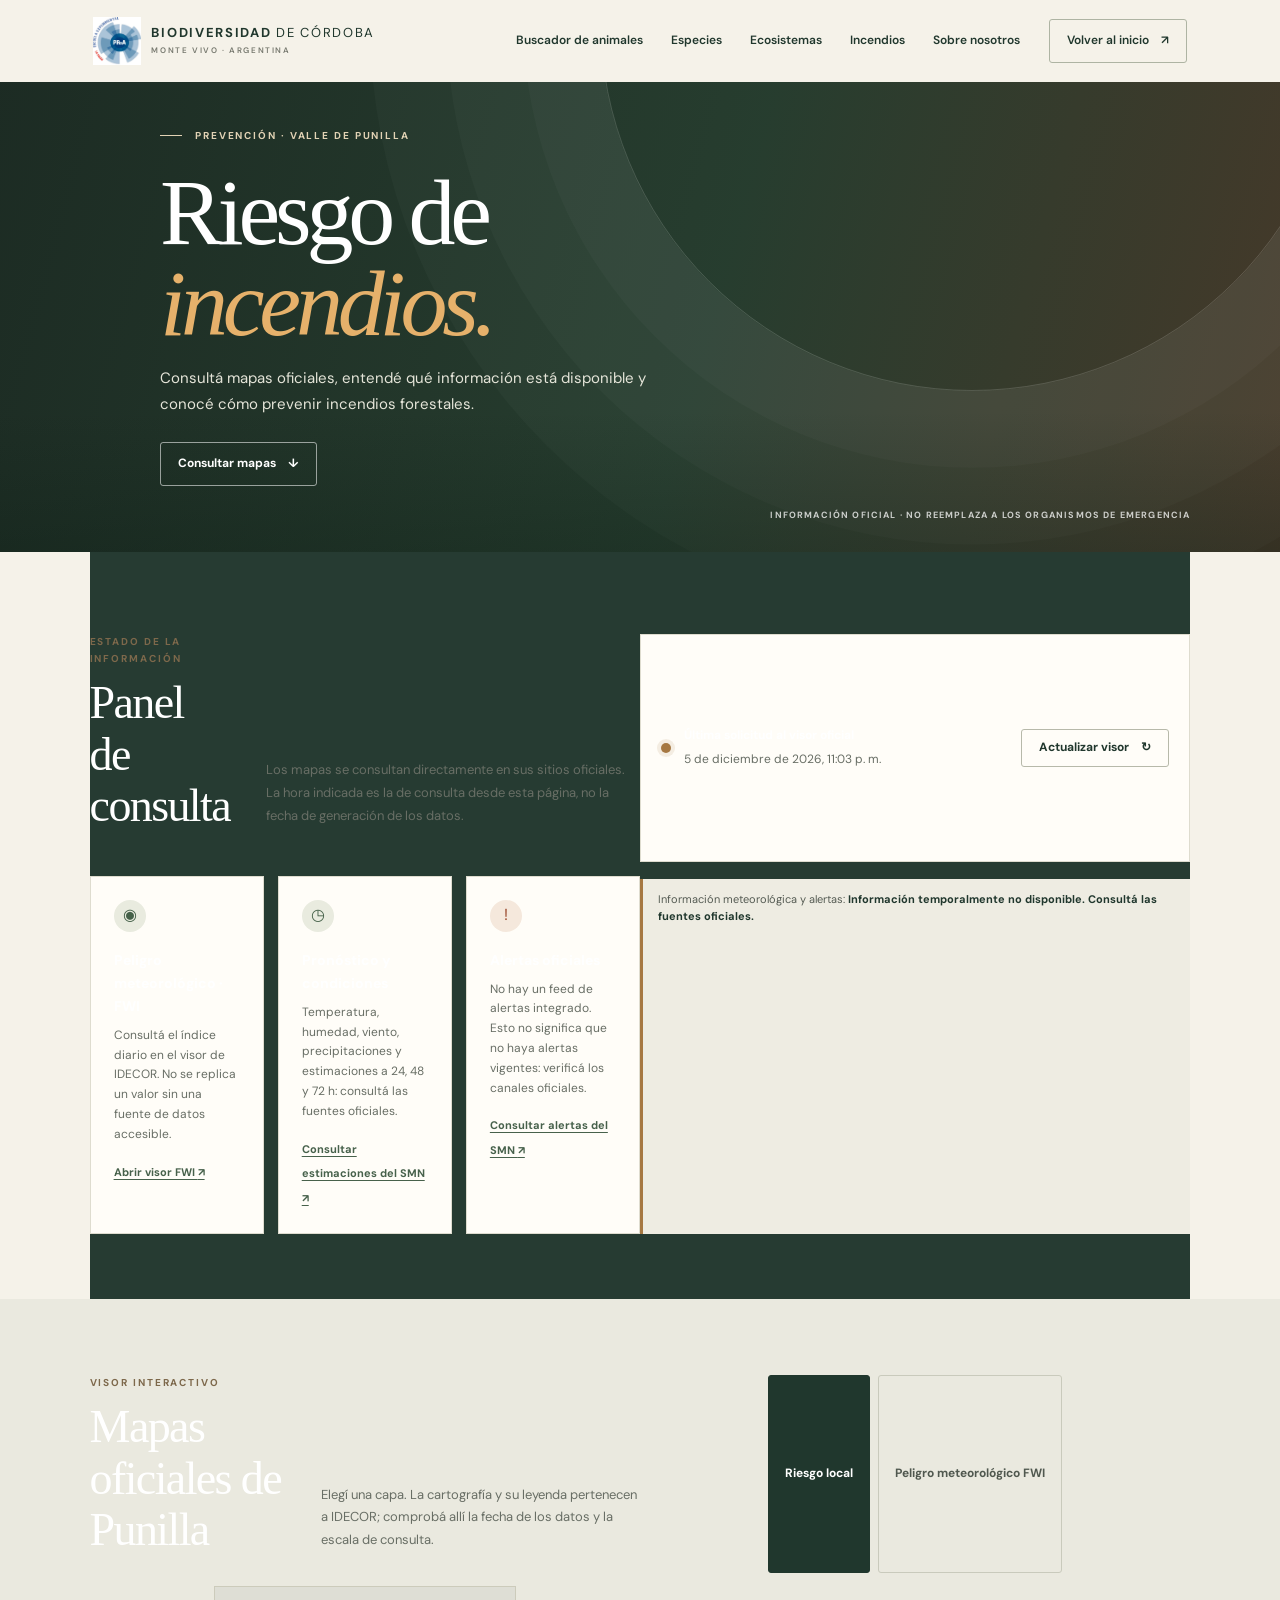
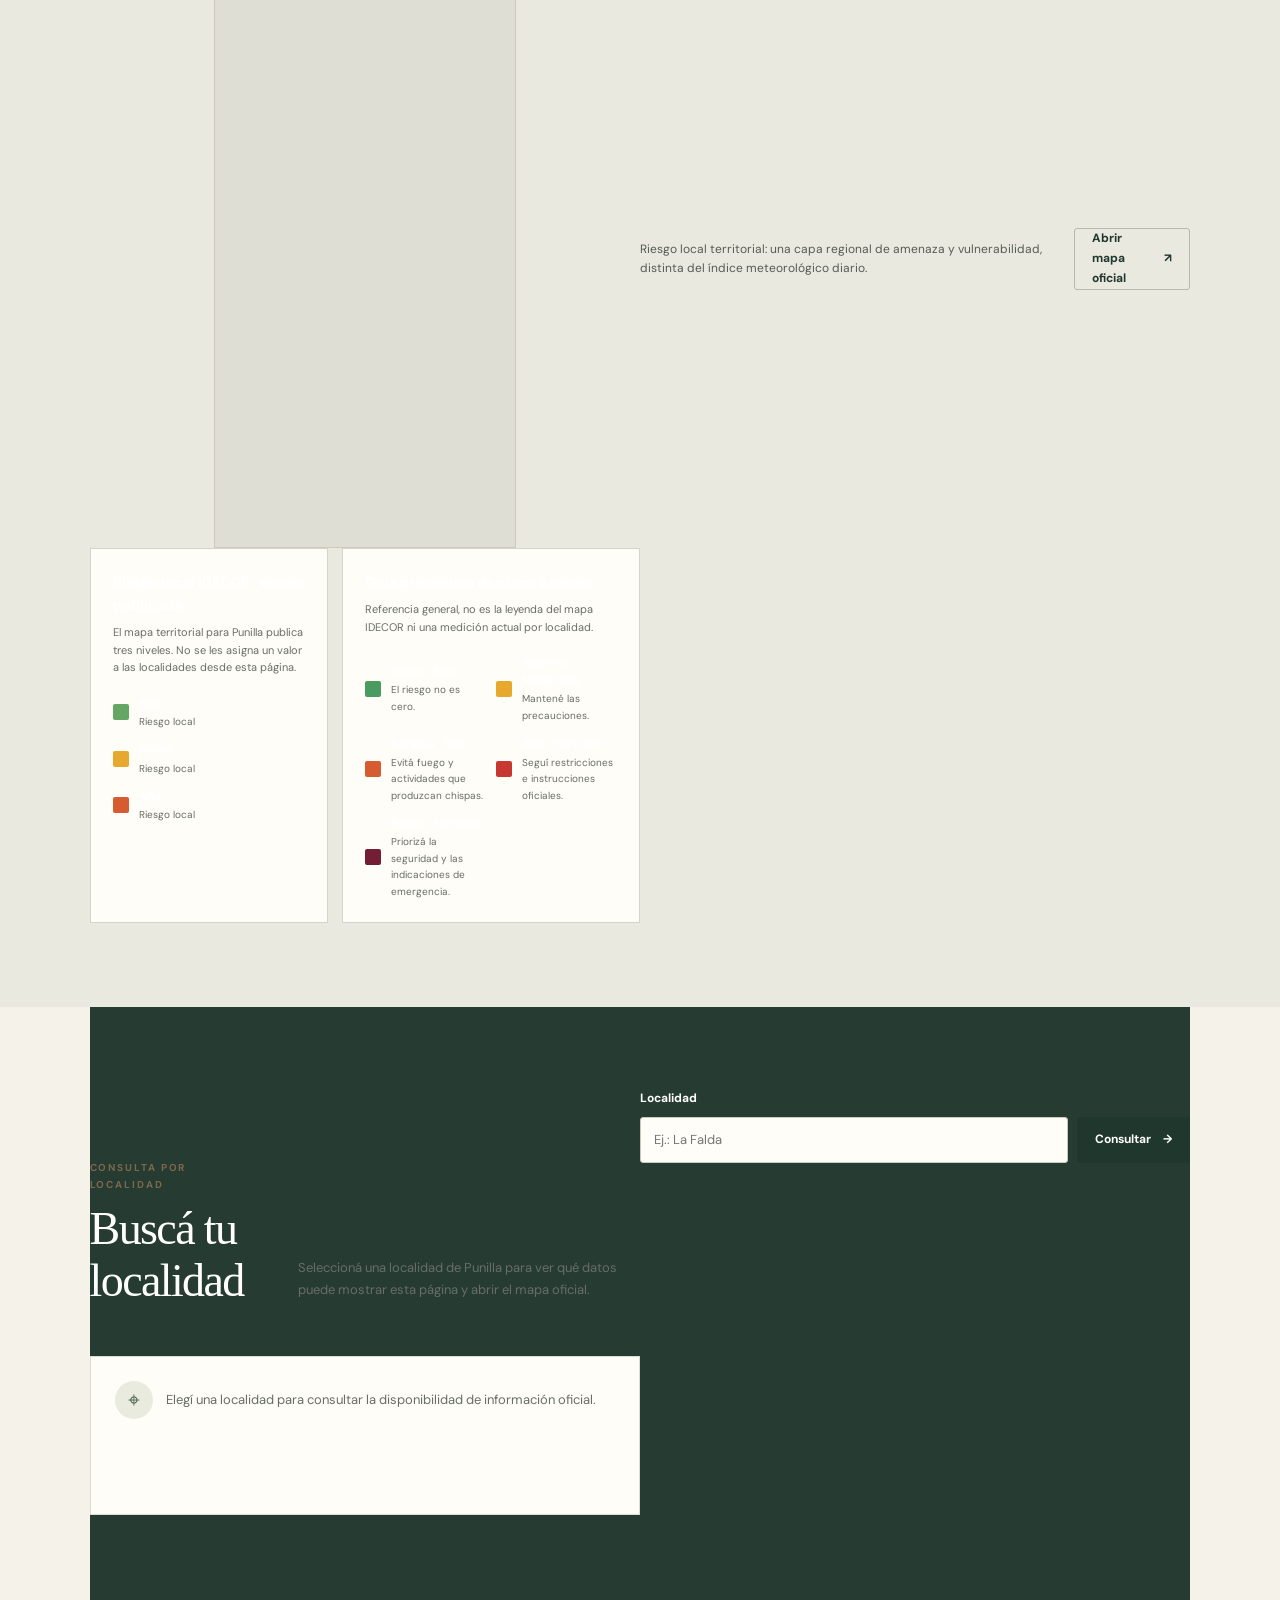
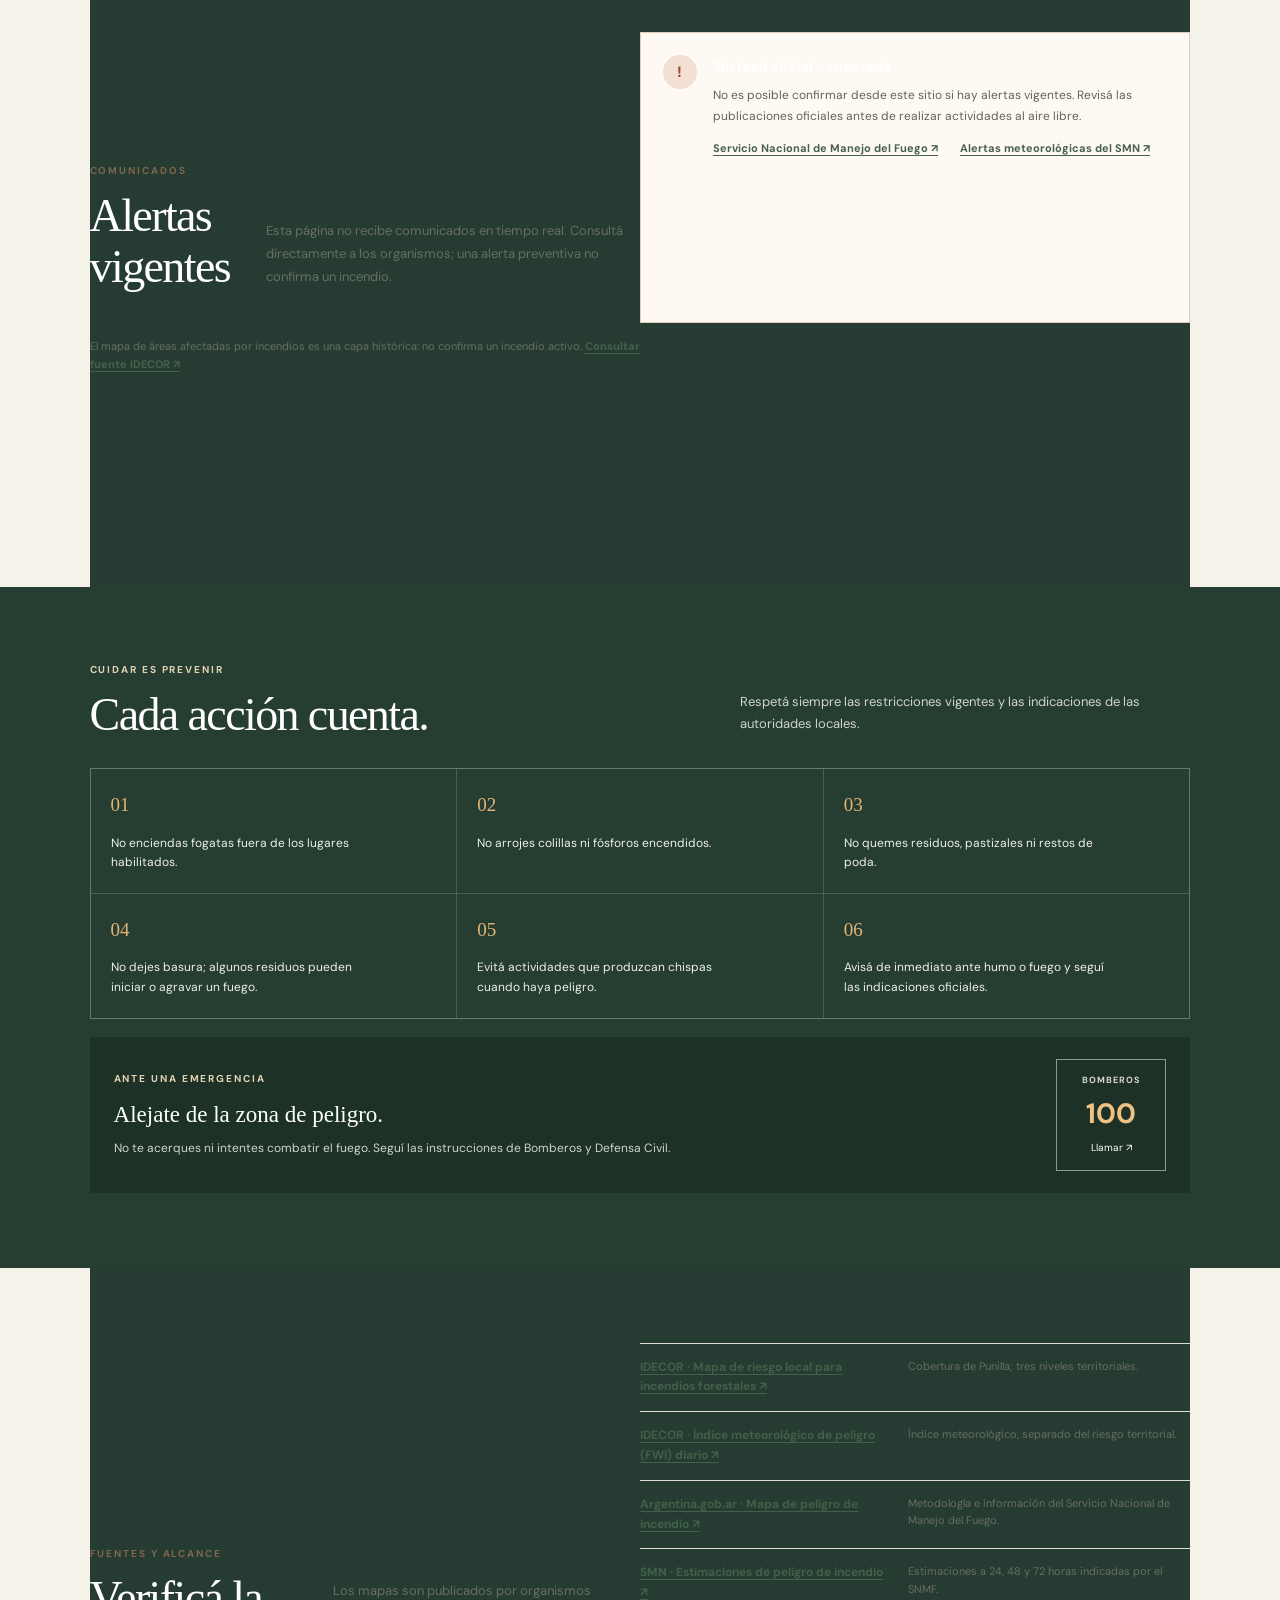
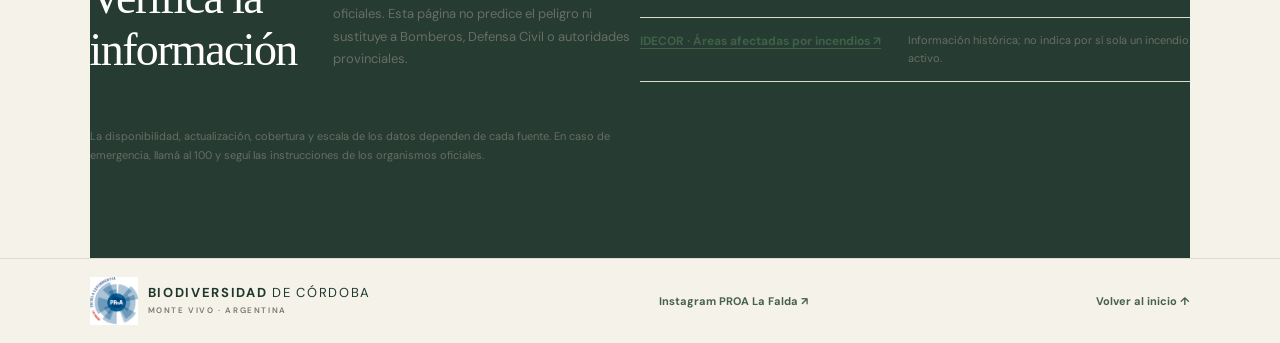
==== commit 2eab4bb1: "logo proa y creditos a los estudiantes" ====
--- a/incendios.html
+++ b/incendios.html
@@ -14,7 +14,7 @@
 <body class="fire-page">
   <header class="site-header">
     <a class="brand" href="index.html#inicio" aria-label="Monte vivo, inicio">
-      <span class="brand-mark" aria-hidden="true">✳</span>
+      <img class="brand-logo" src="imagenes/logo-proa.png" alt="Logo de la Escuela Experimental PROA La Falda">
       <span>BIODIVERSIDAD <span class="brand-light">DE CÓRDOBA</span><small>MONTE VIVO · ARGENTINA</small></span>
     </a>
     <nav aria-label="Navegación principal">
@@ -22,6 +22,7 @@
       <a href="index.html#especies">Especies</a>
       <a href="index.html#ecosistemas">Ecosistemas</a>
       <a href="index.html#incendios">Incendios</a>
+      <a href="index.html#sobre-nosotros">Sobre nosotros</a>
       <a class="nav-cta" href="index.html#inicio">Volver al inicio <span aria-hidden="true">↗</span></a>
     </nav>
   </header>
@@ -220,7 +221,8 @@
   </main>
 
   <footer class="fire-footer">
-    <a class="brand" href="index.html#inicio"><span class="brand-mark" aria-hidden="true">✳</span><span>BIODIVERSIDAD <span class="brand-light">DE CÓRDOBA</span><small>MONTE VIVO · ARGENTINA</small></span></a>
+    <a class="brand" href="index.html#inicio"><img class="brand-logo" src="imagenes/logo-proa.png" alt="Logo de la Escuela Experimental PROA La Falda"><span>BIODIVERSIDAD <span class="brand-light">DE CÓRDOBA</span><small>MONTE VIVO · ARGENTINA</small></span></a>
+    <a href="https://www.instagram.com/proa_lafalda/" target="_blank" rel="noopener noreferrer">Instagram PROA La Falda ↗</a>
     <a href="index.html#inicio">Volver al inicio ↑</a>
   </footer>
 </body>
--- a/style.css
+++ b/style.css
@@ -20,6 +20,7 @@
 button:focus-visible, a:focus-visible, input:focus-visible { outline: 2px solid #d59a53; outline-offset: 4px; }
 .site-header { height: 82px; padding: 0 7.3%; display: flex; align-items: center; justify-content: space-between; background: var(--paper); }
 .brand { display: inline-flex; align-items: center; gap: 10px; text-decoration: none; font-size: 13px; font-weight: 700; letter-spacing: .13em; line-height: 1.15; }
+.brand-logo { display: block; width: 48px; height: 48px; flex: 0 0 48px; object-fit: contain; }
 .brand-mark { display: grid; width: 35px; height: 35px; place-items: center; border: 1px solid #93a081; border-radius: 50%; color: var(--moss); font-size: 21px; }
 .brand-light { font-weight: 400; }
 .brand small { display: block; margin-top: 5px; color: #77796f; font-size: 8px; font-weight: 600; letter-spacing: .2em; }
@@ -147,6 +148,16 @@
 .footer-brand small { color: #adb6a6; font-size: 7px; }
 .site-footer > p { margin: 0; color: #c3cabe; font: italic 13px var(--serif); }
 .back-top { color: #c3cabe; font-size: 8px; font-weight: 700; letter-spacing: .13em; text-decoration: none; }
+.footer-instagram { color: #c3cabe; font-size: 10px; font-weight: 600; text-decoration: none; }
+.footer-instagram:hover { color: white; }
+
+.about-section { padding: 82px 0; background: #e9ebdf; }
+.about-inner { display: grid; grid-template-columns: .9fr 1.1fr; gap: 12%; align-items: center; }
+.about-inner h2 { max-width: 430px; margin: 14px 0 0; font: 500 clamp(36px, 4.2vw, 51px)/1.15 var(--serif); letter-spacing: -.025em; }
+.about-copy { max-width: 520px; color: #626b60; font-size: 12px; line-height: 1.8; }
+.about-copy p { margin: 0 0 14px; }
+.about-instagram { margin-top: 6px; border-color: #9fa995; color: var(--green); background: transparent; }
+.about-instagram:hover { color: white; background: var(--green); }
 
 @media (min-width: 1400px) {
   .hero { min-height: 680px; }
@@ -160,11 +171,13 @@
   .card-content > p:not(.scientific) { min-height: 60px; }
   .fire-content { padding-right: 12%; padding-left: 10%; }
   .help-section { gap: 7%; }
+  .about-inner { gap: 7%; }
 }
 @media (max-width: 600px) {
   html { scroll-padding-top: 15px; }
   .site-header { height: auto; min-height: 74px; padding: 13px 6%; align-items: flex-start; gap: 13px; }
   .brand { gap: 7px; font-size: 10px; }
+  .brand-logo { width: 38px; height: 38px; flex-basis: 38px; }
   .brand-mark { width: 30px; height: 30px; font-size: 18px; }
   .brand small { font-size: 6px; }
   .site-header nav { justify-content: flex-end; flex-wrap: wrap; gap: 8px 14px; padding-top: 5px; }
@@ -205,6 +218,9 @@
   .fire-side-label { top: 14%; right: 4%; }
   .help-section { grid-template-columns: 1fr; gap: 25px; padding-top: 70px; padding-bottom: 75px; }
   .help-intro h2 { font-size: 39px; }
+  .about-section { padding: 65px 0; }
+  .about-inner { grid-template-columns: 1fr; gap: 20px; }
+  .about-inner h2 { font-size: 39px; }
   .action-item { gap: 9px; }
   .action-item strong { font-size: 14px; }
   .action-item small { font-size: 8px; }
--- a/incendios.css
+++ b/incendios.css
@@ -141,7 +141,7 @@
 .fire-source-list li > span { color: var(--fire-muted); font-size: 11px; line-height: 1.6; }
 .fire-disclaimer { margin: 22px 0 0; color: var(--fire-muted); font-size: 11px; line-height: 1.7; }
 .fire-footer { display: flex; min-height: 84px; align-items: center; justify-content: space-between; gap: 20px; padding: 18px 7%; border-top: 1px solid var(--fire-line); }
-.fire-footer > a:last-child { color: #47614b; font-size: 11px; font-weight: 700; text-decoration: none; }
+.fire-footer > a:nth-child(2), .fire-footer > a:last-child { color: #47614b; font-size: 11px; font-weight: 700; text-decoration: none; }
 
 @media (max-width: 900px) {
   .fire-page .site-header { height: auto; min-height: 82px; gap: 14px; }
@@ -192,7 +192,7 @@
   .fire-call { width: 100%; grid-template-columns: auto auto 1fr; align-items: center; justify-items: start; gap: 10px; }
   .fire-call strong { font-size: 23px; }
   .fire-source-list li { grid-template-columns: 1fr; gap: 5px; }
-  .fire-footer { padding: 18px 6%; }
+  .fire-footer { flex-wrap: wrap; padding: 18px 6%; }
 }
 @media (prefers-reduced-motion: reduce) {
   .fire-page *, .fire-page *::before, .fire-page *::after { scroll-behavior: auto !important; transition-duration: .01ms !important; }
